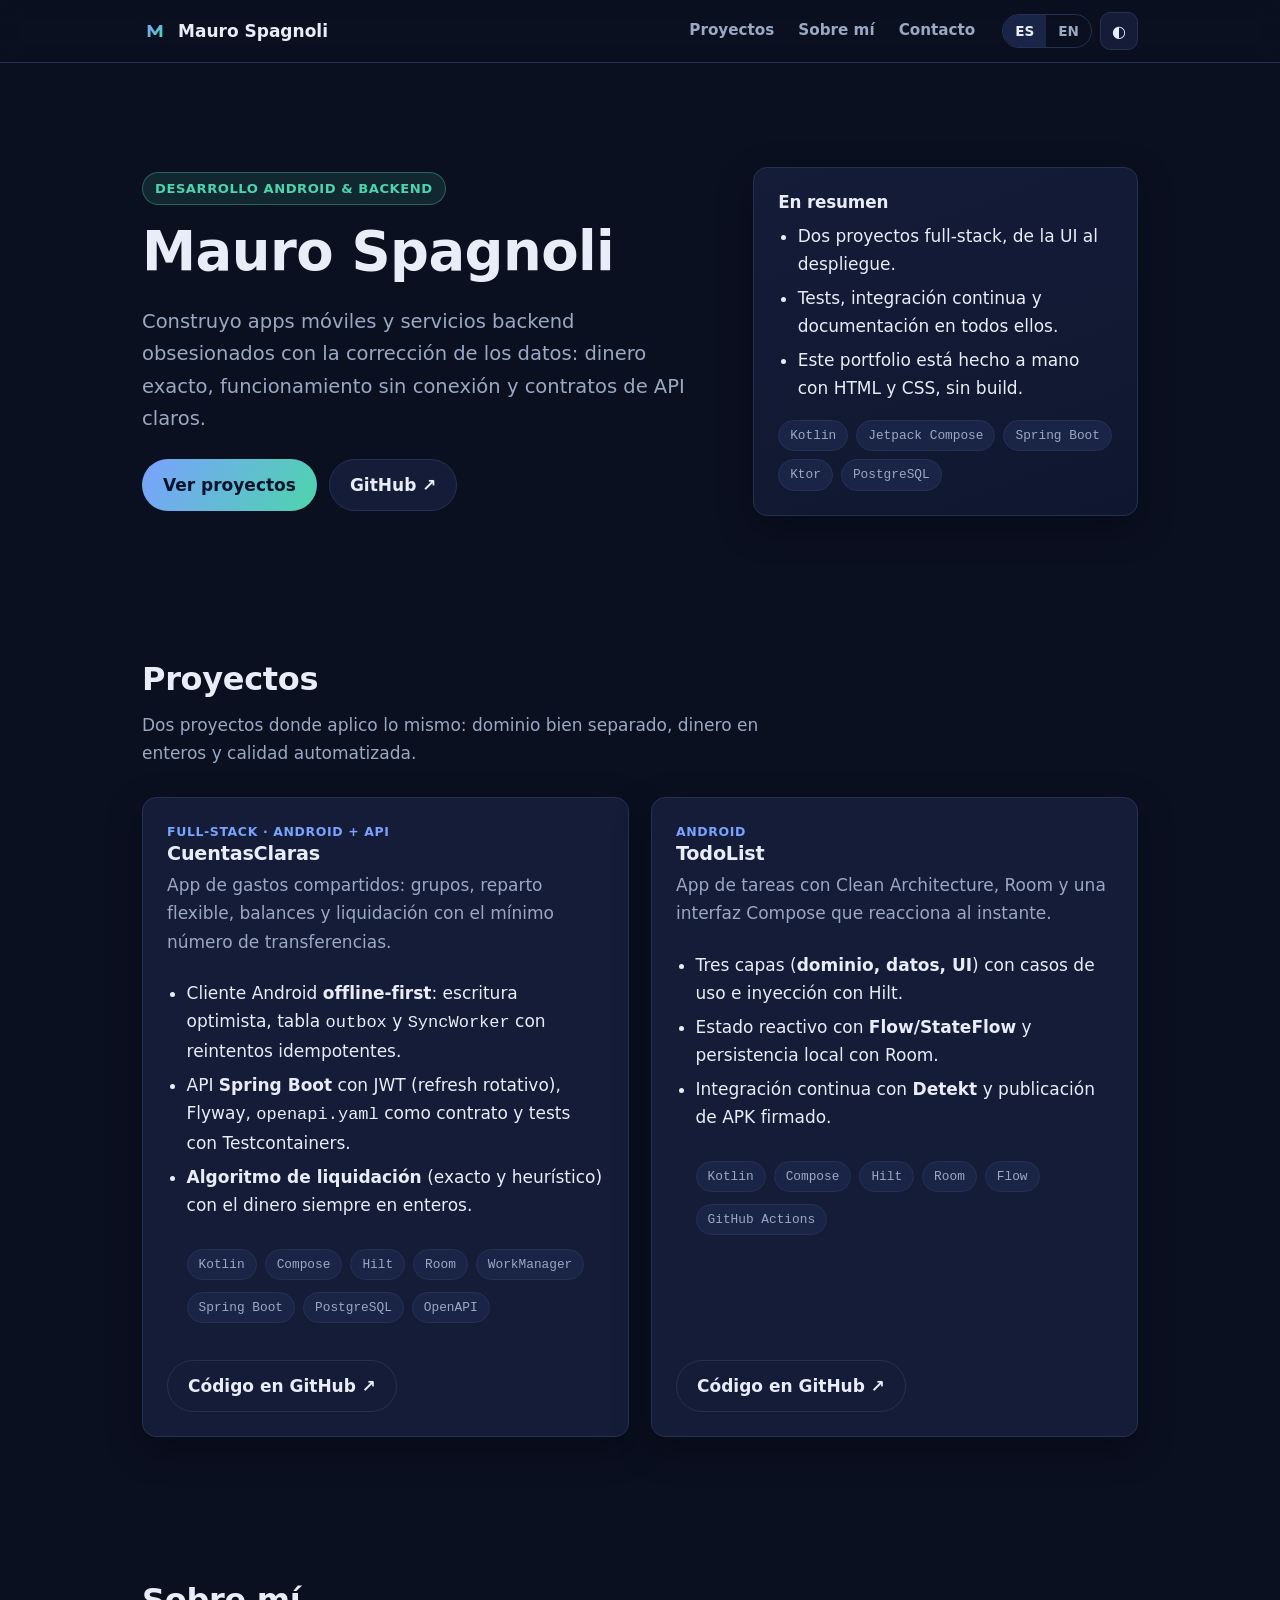
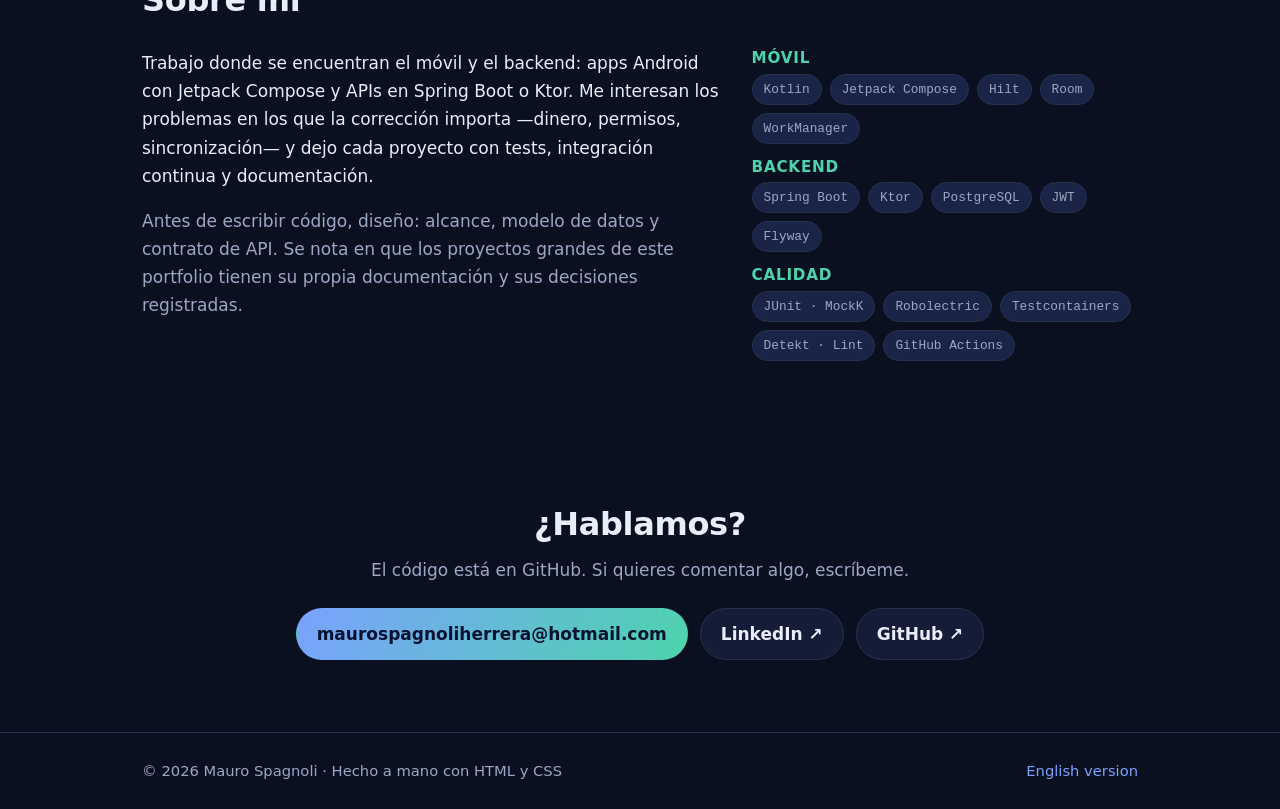
==== index.html @ e7c8dc62 "feat: portfolio estático bilingüe (ES/EN) con dos proyectos Landing en / (ES) y /en/ (EN) sin build:" ====
<!DOCTYPE html>
<html lang="es">
<head>
  <meta charset="utf-8">
  <meta name="viewport" content="width=device-width, initial-scale=1">
  <title>Mauro Spagnoli · Desarrollo Android y backend</title>
  <meta name="description" content="Portfolio de Mauro Spagnoli: apps Android con Kotlin y Jetpack Compose, y backends con Spring Boot y Ktor. Proyectos con tests, integración continua y documentación.">
  <meta name="theme-color" content="#0b1020">

  <link rel="canonical" href="https://maurospagnoli.github.io/">
  <link rel="alternate" hreflang="es" href="https://maurospagnoli.github.io/">
  <link rel="alternate" hreflang="en" href="https://maurospagnoli.github.io/en/">

  <meta property="og:type" content="website">
  <meta property="og:locale" content="es_ES">
  <meta property="og:locale:alternate" content="en_US">
  <meta property="og:title" content="Mauro Spagnoli · Desarrollo Android y backend">
  <meta property="og:description" content="Apps Android con Kotlin y Jetpack Compose, y backends con Spring Boot y Ktor.">
  <meta property="og:url" content="https://maurospagnoli.github.io/">

  <link rel="icon" href="assets/img/favicon.svg" type="image/svg+xml">
  <link rel="stylesheet" href="assets/css/styles.css?v=6">
</head>
<body>
  <a class="skip-link" href="#main">Saltar al contenido</a>

  <header class="site-header">
    <div class="container">
      <a class="brand" href="index.html">
        <img src="assets/img/favicon.svg" alt="" width="24" height="24">
        Mauro Spagnoli
      </a>

      <nav class="site-nav" aria-label="Principal">
        <a href="#proyectos">Proyectos</a>
        <a href="#sobre-mi">Sobre mí</a>
        <a href="#contacto">Contacto</a>
      </nav>

      <div class="nav-tools">
        <div class="lang-switcher" role="group" aria-label="Idioma">
          <a href="index.html" hreflang="es" lang="es" data-set-lang="es" aria-current="true">ES</a>
          <a href="en/index.html" hreflang="en" lang="en" data-set-lang="en">EN</a>
        </div>

        <button class="icon-btn" type="button" data-theme-toggle aria-pressed="false"
                aria-label="Cambiar a tema claro"
                data-label-light="Cambiar a tema claro" data-label-dark="Cambiar a tema oscuro">◐</button>
      </div>
    </div>
  </header>

  <div class="lang-hint" data-lang-hint="en" hidden>
    <div class="container">
      <span>This site is also available in
        <a href="en/index.html" hreflang="en" lang="en" data-set-lang="en">English</a>.</span>
    </div>
  </div>

  <main id="main">
    <!-- ============ Hero ============ -->
    <section class="hero">
      <div class="container hero-grid">
        <div>
          <span class="eyebrow">Desarrollo Android &amp; Backend</span>
          <h1>Mauro Spagnoli</h1>
          <p class="lead">
            Construyo apps móviles y servicios backend obsesionados con la corrección de los datos:
            dinero exacto, funcionamiento sin conexión y contratos de API claros.
          </p>
          <div class="hero-actions">
            <a class="btn btn--primary" href="#proyectos">Ver proyectos</a>
            <a class="btn" href="https://github.com/MauroSpagnoli" rel="me noopener" target="_blank">GitHub ↗</a>
          </div>
        </div>
        <aside class="card-panel" aria-label="Resumen">
          <h2>En resumen</h2>
          <ul class="summary-list">
            <li>Dos proyectos full-stack, de la UI al despliegue.</li>
            <li>Tests, integración continua y documentación en todos ellos.</li>
            <li>Este portfolio está hecho a mano con HTML y CSS, sin build.</li>
          </ul>
          <ul class="stack-list">
            <li class="pill">Kotlin</li>
            <li class="pill">Jetpack Compose</li>
            <li class="pill">Spring Boot</li>
            <li class="pill">Ktor</li>
            <li class="pill">PostgreSQL</li>
          </ul>
        </aside>
      </div>
    </section>

    <!-- ============ Proyectos ============ -->
    <section id="proyectos">
      <div class="container">
        <div class="section-head">
          <h2>Proyectos</h2>
          <p>Dos proyectos donde aplico lo mismo: dominio bien separado, dinero en enteros y calidad automatizada.</p>
        </div>

        <div class="projects">
          <article class="project">
            <span class="kind">Full-stack · Android + API</span>
            <h3>CuentasClaras</h3>
            <p class="tagline">App de gastos compartidos: grupos, reparto flexible, balances y liquidación con el mínimo número de transferencias.</p>
            <ul>
              <li>Cliente Android <strong>offline-first</strong>: escritura optimista, tabla <span class="mono">outbox</span> y <span class="mono">SyncWorker</span> con reintentos idempotentes.</li>
              <li>API <strong>Spring Boot</strong> con JWT (refresh rotativo), Flyway, <span class="mono">openapi.yaml</span> como contrato y tests con Testcontainers.</li>
              <li><strong>Algoritmo de liquidación</strong> (exacto y heurístico) con el dinero siempre en enteros.</li>
            </ul>
            <ul class="stack-list">
              <li class="pill">Kotlin</li>
              <li class="pill">Compose</li>
              <li class="pill">Hilt</li>
              <li class="pill">Room</li>
              <li class="pill">WorkManager</li>
              <li class="pill">Spring Boot</li>
              <li class="pill">PostgreSQL</li>
              <li class="pill">OpenAPI</li>
            </ul>
            <div class="spacer"></div>
            <div class="links">
              <a class="btn" href="https://github.com/MauroSpagnoli/cuentas-claras" target="_blank" rel="noopener">Código en GitHub ↗</a>
            </div>
          </article>

          <article class="project">
            <span class="kind">Android</span>
            <h3>TodoList</h3>
            <p class="tagline">App de tareas con Clean Architecture, Room y una interfaz Compose que reacciona al instante.</p>
            <ul>
              <li>Tres capas (<strong>dominio, datos, UI</strong>) con casos de uso e inyección con Hilt.</li>
              <li>Estado reactivo con <strong>Flow/StateFlow</strong> y persistencia local con Room.</li>
              <li>Integración continua con <strong>Detekt</strong> y publicación de APK firmado.</li>
            </ul>
            <ul class="stack-list">
              <li class="pill">Kotlin</li>
              <li class="pill">Compose</li>
              <li class="pill">Hilt</li>
              <li class="pill">Room</li>
              <li class="pill">Flow</li>
              <li class="pill">GitHub Actions</li>
            </ul>
            <div class="spacer"></div>
            <div class="links">
              <a class="btn" href="https://github.com/MauroSpagnoli/todolist" target="_blank" rel="noopener">Código en GitHub ↗</a>
            </div>
          </article>
        </div>
      </div>
    </section>

    <!-- ============ Sobre mí ============ -->
    <section id="sobre-mi">
      <div class="container">
        <div class="section-head">
          <h2>Sobre mí</h2>
        </div>
        <div class="about-grid">
          <div>
            <p>
              Trabajo donde se encuentran el móvil y el backend: apps Android con Jetpack Compose y
              APIs en Spring Boot o Ktor. Me interesan los problemas en los que la corrección
              importa —dinero, permisos, sincronización— y dejo cada proyecto con tests,
              integración continua y documentación.
            </p>
            <p class="muted">
              Antes de escribir código, diseño: alcance, modelo de datos y contrato de API. Se nota
              en que los proyectos grandes de este portfolio tienen su propia documentación y sus
              decisiones registradas.
            </p>
          </div>
          <div class="skills">
            <div>
              <h3>Móvil</h3>
              <ul class="stack-list">
                <li class="pill">Kotlin</li>
                <li class="pill">Jetpack Compose</li>
                <li class="pill">Hilt</li>
                <li class="pill">Room</li>
                <li class="pill">WorkManager</li>
              </ul>
            </div>
            <div>
              <h3>Backend</h3>
              <ul class="stack-list">
                <li class="pill">Spring Boot</li>
                <li class="pill">Ktor</li>
                <li class="pill">PostgreSQL</li>
                <li class="pill">JWT</li>
                <li class="pill">Flyway</li>
              </ul>
            </div>
            <div>
              <h3>Calidad</h3>
              <ul class="stack-list">
                <li class="pill">JUnit · MockK</li>
                <li class="pill">Robolectric</li>
                <li class="pill">Testcontainers</li>
                <li class="pill">Detekt · Lint</li>
                <li class="pill">GitHub Actions</li>
              </ul>
            </div>
          </div>
        </div>
      </div>
    </section>

    <!-- ============ Contacto ============ -->
    <section id="contacto" class="contact">
      <div class="container">
        <h2>¿Hablamos?</h2>
        <p class="muted">El código está en GitHub. Si quieres comentar algo, escríbeme.</p>
        <div class="hero-actions">
          <a class="btn btn--primary" href="mailto:maurospagnoliherrera@hotmail.com">maurospagnoliherrera@hotmail.com</a>
          <a class="btn" href="https://www.linkedin.com/in/mauro-spagnoli-herrera" target="_blank" rel="me noopener">LinkedIn ↗</a>
          <a class="btn" href="https://github.com/MauroSpagnoli" target="_blank" rel="me noopener">GitHub ↗</a>
        </div>
      </div>
    </section>
  </main>

  <footer class="site-footer">
    <div class="container">
      <span>© 2026 Mauro Spagnoli · Hecho a mano con HTML y CSS</span>
      <a href="en/index.html" hreflang="en" lang="en" data-set-lang="en">English version</a>
    </div>
  </footer>

  <script src="assets/js/main.js?v=3" defer></script>
</body>
</html>
---- assets/css/styles.css ----
/* ==========================================================================
   Portfolio · estilos compartidos (sitio estático, sin build)
   Fuente única para ES (raíz) y EN (/en/).
   ========================================================================== */

:root {
  color-scheme: dark;

  --bg: #0b1020;
  --bg-soft: #0f1730;
  --surface: #141c38;
  --surface-2: #1a2447;
  --border: #26314f;
  --text: #e8edf7;
  --muted: #9aa8c4;
  --accent: #7aa2ff;
  /* Color de acento para TEXTO. No se deriva de --accent (ese es el tono
     decorativo, más claro): si lo cambias, vuelve a medir el contraste,
     el mínimo es 4.5:1 para texto pequeño. */
  --accent-text: #4dd4ac;
  --btn-fg: #06122e;
  --btn-bg: linear-gradient(120deg, #7aa2ff, #4dd4ac);

  --radius: 14px;
  --radius-sm: 9px;
  --max: 1040px;
  --shadow: 0 12px 34px rgba(3, 7, 18, 0.45);

  --font: system-ui, -apple-system, "Segoe UI", Roboto, "Helvetica Neue", Arial, sans-serif;
  --mono: ui-monospace, SFMono-Regular, Menlo, Consolas, "Liberation Mono", monospace;
}

:root[data-theme="light"] {
  color-scheme: light;

  --bg: #f6f8fd;
  --bg-soft: #eef2fb;
  --surface: #ffffff;
  --surface-2: #f2f5fd;
  --border: #dde4f1;
  --text: #101830;
  --muted: #5b6a88;
  --accent: #3563e9;
  /* Verde oscuro a propósito: un tono más claro daba 3.24:1 sobre el fondo
     claro (el mínimo exigido es 4.5:1). */
  --accent-text: #0a5c45;
  --btn-fg: #ffffff;
  --btn-bg: linear-gradient(120deg, #2c50c8, #0b6b51);

  --shadow: 0 12px 30px rgba(20, 35, 80, 0.10);
}

*,
*::before,
*::after { box-sizing: border-box; }

html { -webkit-text-size-adjust: 100%; }

body {
  margin: 0;
  background: var(--bg);
  color: var(--text);
  font-family: var(--font);
  font-size: 17px;
  line-height: 1.65;
  -webkit-font-smoothing: antialiased;
}

img { max-width: 100%; height: auto; display: block; }

a { color: var(--accent); text-decoration: none; }
a:hover { text-decoration: underline; }

h1, h2, h3, h4 { line-height: 1.2; margin: 0 0 .4em; font-weight: 700; letter-spacing: -0.01em; }
h1 { font-size: clamp(2.1rem, 6vw, 3.4rem); }
h2 { font-size: clamp(1.5rem, 3.4vw, 2rem); }
h3 { font-size: 1.2rem; }
p { margin: 0 0 1em; }

/* ---------- Utilidades ---------- */
.container { width: 100%; max-width: var(--max); margin-inline: auto; padding-inline: 22px; }

.skip-link {
  position: absolute; left: -9999px; top: 0; z-index: 100;
  background: var(--accent); color: #06122e; padding: 10px 16px; border-radius: 0 0 var(--radius-sm) 0;
  font-weight: 600;
}
.skip-link:focus { left: 0; }

.muted { color: var(--muted); }
.mono { font-family: var(--mono); }

:focus-visible { outline: 3px solid var(--accent); outline-offset: 2px; border-radius: 4px; }

/* ---------- Cabecera ---------- */
.site-header {
  position: sticky; top: 0; z-index: 50;
  background: color-mix(in srgb, var(--bg) 88%, transparent);
  backdrop-filter: saturate(140%) blur(10px);
  border-bottom: 1px solid var(--border);
}
.site-header .container {
  display: flex; align-items: center; gap: 16px;
  min-height: 62px; flex-wrap: wrap;
}
.brand { display: inline-flex; align-items: center; gap: 10px; color: var(--text); font-weight: 700; }
.brand:hover { text-decoration: none; }
.brand img { width: 26px; height: 26px; border-radius: 7px; }

.site-nav { display: flex; align-items: center; gap: 2px; margin-left: auto; }
.site-nav a {
  color: var(--muted); padding: 7px 11px; border-radius: var(--radius-sm); font-weight: 600; font-size: .95rem;
}
.site-nav a:hover { color: var(--text); text-decoration: none; }
.brand:hover { color: var(--text); }
.site-header .container > * { flex: 0 0 auto; }
.nav-tools { display: flex; align-items: center; gap: 8px; }

.lang-switcher { display: inline-flex; border: 1px solid var(--border); border-radius: 999px; overflow: hidden; }
.lang-switcher a { padding: 5px 12px; font-size: .85rem; font-weight: 600; color: var(--muted); }
.lang-switcher a:hover { text-decoration: none; color: var(--text); }
.lang-switcher a[aria-current="true"] { background: var(--surface-2); color: var(--text); }

.icon-btn {
  display: inline-grid; place-items: center;
  width: 38px; height: 38px; border-radius: 10px;
  border: 1px solid var(--border); background: var(--surface); color: var(--text);
  cursor: pointer; font-size: 1rem;
}
.icon-btn:hover { background: var(--surface-2); }

/* Aviso de idioma alternativo (solo si el usuario ya eligió el otro idioma) */
.lang-hint { background: var(--surface-2); border-bottom: 1px solid var(--border); font-size: .9rem; }
.lang-hint .container { padding-top: 9px; padding-bottom: 9px; }
.lang-hint span { color: var(--muted); }
/* El enlace va dentro de una frase: sin subrayado solo se distingue por color,
   y --accent y --muted tienen una luminancia casi idéntica (falla el contraste
   de "link-in-text-block"). El subrayado lo hace perceptible sin depender del color. */
.lang-hint a { text-decoration: underline; text-underline-offset: 2px; }

/* ---------- Hero ---------- */
.hero { padding: clamp(52px, 10vw, 104px) 0 clamp(40px, 7vw, 72px); }
.hero-grid { display: grid; gap: 34px; grid-template-columns: 1.35fr .9fr; align-items: center; }
.eyebrow {
  display: inline-block; margin: 0 0 14px; padding: 5px 12px;
  font-size: .82rem; font-weight: 600; letter-spacing: .04em; text-transform: uppercase;
  color: var(--accent-text); background: color-mix(in srgb, var(--accent-text) 12%, transparent);
  border: 1px solid color-mix(in srgb, var(--accent-text) 35%, transparent); border-radius: 999px;
}
.hero p.lead { font-size: clamp(1.05rem, 2.2vw, 1.22rem); color: var(--muted); max-width: 46ch; }
.hero-actions { display: flex; flex-wrap: wrap; gap: 12px; margin-top: 24px; }

.btn {
  display: inline-flex; align-items: center; gap: 8px;
  padding: 11px 20px; border-radius: 999px; font-weight: 600;
  border: 1px solid var(--border); background: var(--surface); color: var(--text);
  transition: transform .12s ease, background .12s ease;
}
.btn:hover { text-decoration: none; background: var(--surface-2); transform: translateY(-1px); }
.btn--primary {
  background: var(--btn-bg);
  color: var(--btn-fg); border-color: transparent;
}
.btn--primary:hover { background: var(--btn-bg); filter: brightness(1.06); }

/* Panel de resumen del hero */
.card-panel {
  background: linear-gradient(160deg, var(--surface), var(--bg-soft));
  border: 1px solid var(--border); border-radius: var(--radius);
  padding: 24px; box-shadow: var(--shadow);
}
.card-panel h2 { font-size: 1.05rem; margin-bottom: 10px; }
.summary-list { margin: 0; padding-left: 1.15em; }
.summary-list li { margin-bottom: .35em; }
.stack-list { display: flex; flex-wrap: wrap; gap: 8px; margin: 18px 0 0; padding: 0; list-style: none; }

.pill {
  display: inline-block; padding: 4px 11px; border-radius: 999px;
  font-size: .8rem; font-family: var(--mono);
  background: var(--surface-2); border: 1px solid var(--border); color: var(--muted);
}

/* ---------- Secciones ---------- */
section { padding: clamp(40px, 7vw, 72px) 0; }
.section-head { max-width: 60ch; margin-bottom: 30px; }
.section-head p { color: var(--muted); margin-bottom: 0; }

/* ---------- Proyectos ---------- */
.projects { display: grid; gap: 22px; grid-template-columns: repeat(auto-fit, minmax(320px, 1fr)); }
.project {
  display: flex; flex-direction: column;
  background: var(--surface); border: 1px solid var(--border); border-radius: var(--radius);
  padding: 24px; box-shadow: var(--shadow);
  transition: transform .15s ease, border-color .15s ease;
}
.project:hover { transform: translateY(-3px); border-color: color-mix(in srgb, var(--accent) 45%, var(--border)); }
.project h3 { display: flex; align-items: center; gap: 10px; margin-bottom: 6px; }
.project .kind { font-size: .78rem; text-transform: uppercase; letter-spacing: .05em; color: var(--accent); font-weight: 700; }
.project .tagline { color: var(--muted); }
.project ul { margin: 6px 0 18px; padding-left: 1.15em; }
.project li { margin-bottom: .35em; }
.project .spacer { margin-top: auto; }
.project .links { display: flex; flex-wrap: wrap; gap: 10px; margin-top: 14px; }
/* ---------- Sobre mí ---------- */
.about-grid { display: grid; gap: 30px; grid-template-columns: 1.2fr .8fr; }
.skills { display: grid; gap: 14px; }
.skills h3 { font-size: .95rem; text-transform: uppercase; letter-spacing: .05em; color: var(--accent-text); margin-bottom: 6px; }
.skills ul { list-style: none; margin: 0; padding: 0; display: flex; flex-wrap: wrap; gap: 8px; }

/* ---------- Contacto + pie ---------- */
.contact { text-align: center; }
.contact .hero-actions { justify-content: center; }

.site-footer { border-top: 1px solid var(--border); padding: 26px 0; color: var(--muted); font-size: .92rem; }
.site-footer .container { display: flex; justify-content: space-between; gap: 14px; flex-wrap: wrap; align-items: center; }

/* ---------- Responsive ---------- */
@media (max-width: 860px) {
  .hero-grid, .about-grid { grid-template-columns: 1fr; }
}

@media (prefers-reduced-motion: reduce) {
  * { transition: none !important; animation: none !important; }
  html { scroll-behavior: auto !important; }
}

@media (prefers-reduced-motion: no-preference) {
  html { scroll-behavior: smooth; }
}
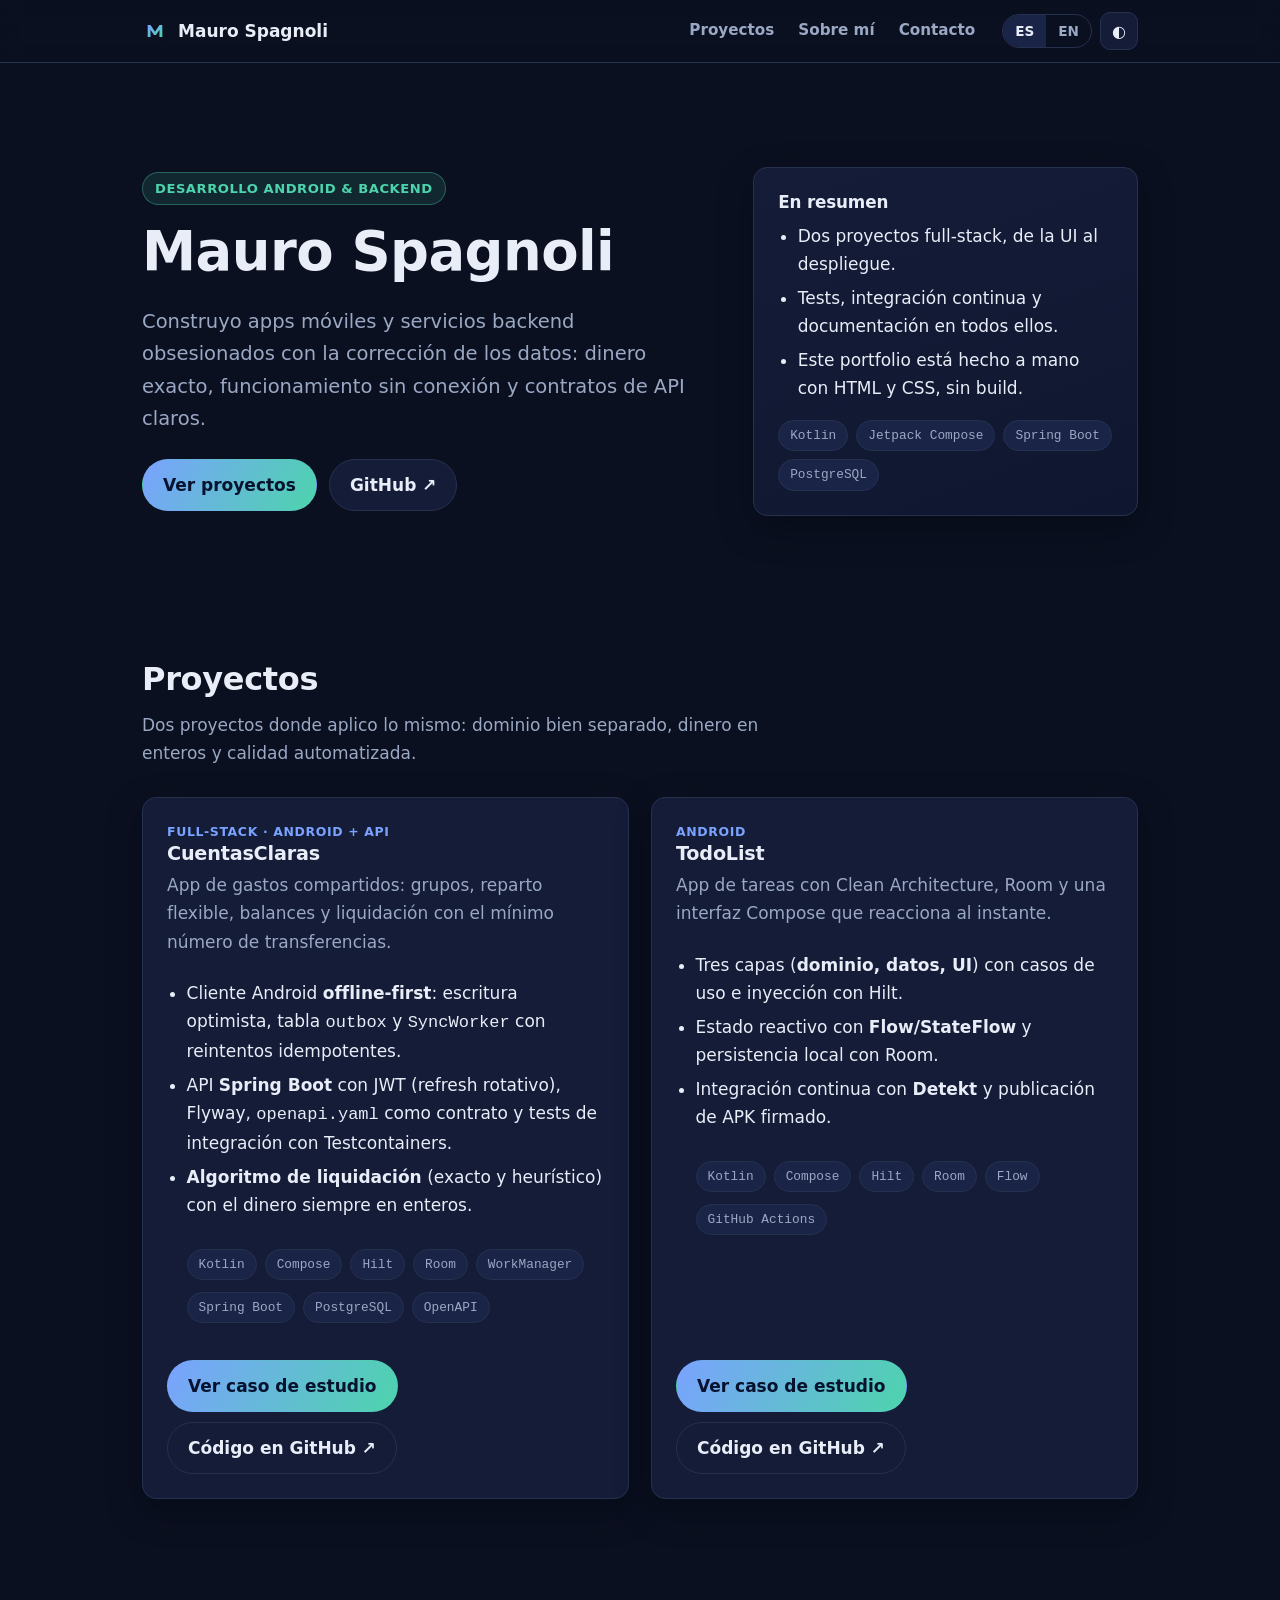
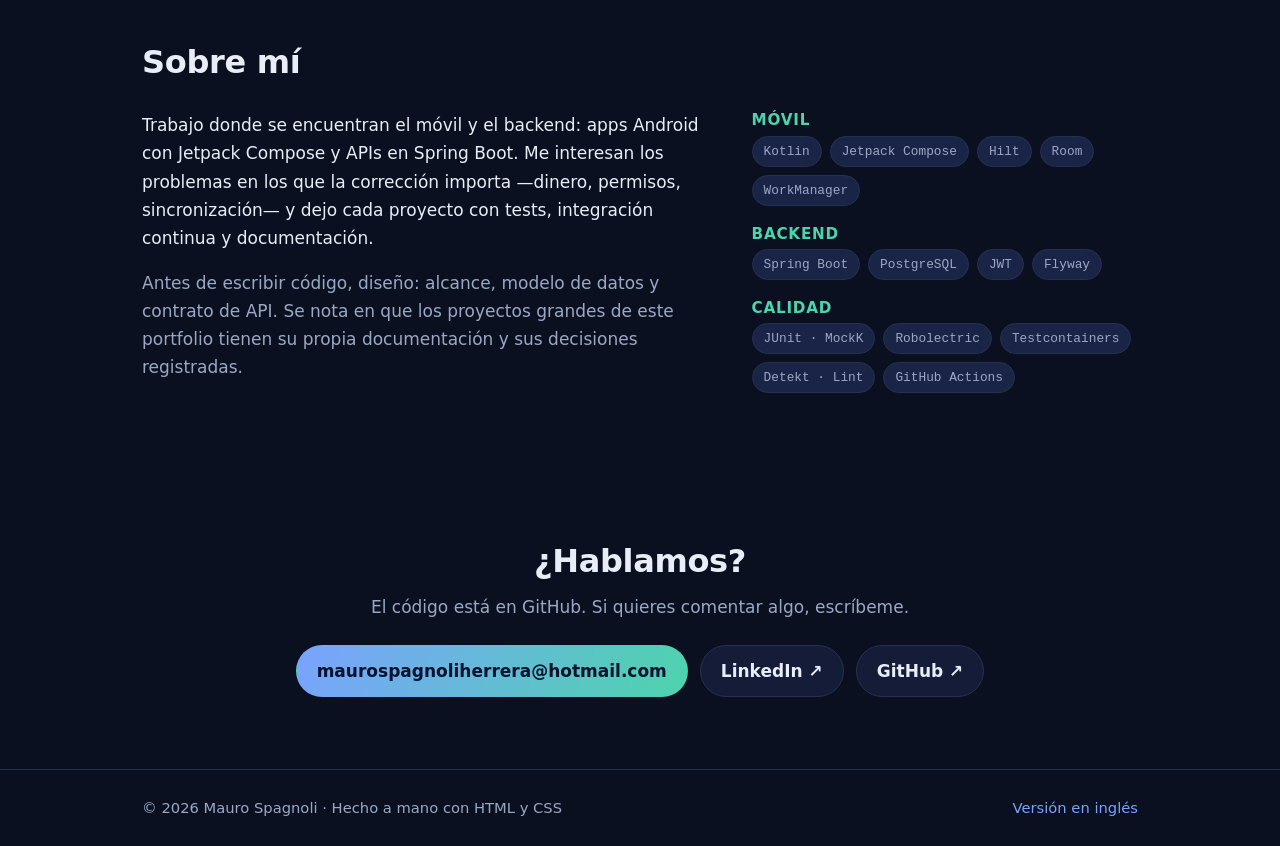
==== commit 1814e211: "feat: casos de estudio por proyecto (ES/EN) con capturas reales (fase F3) - Nuevas páginas: proyecto" ====
--- a/index.html
+++ b/index.html
@@ -4,7 +4,7 @@
   <meta charset="utf-8">
   <meta name="viewport" content="width=device-width, initial-scale=1">
   <title>Mauro Spagnoli · Desarrollo Android y backend</title>
-  <meta name="description" content="Portfolio de Mauro Spagnoli: apps Android con Kotlin y Jetpack Compose, y backends con Spring Boot y Ktor. Proyectos con tests, integración continua y documentación.">
+  <meta name="description" content="Portfolio de Mauro Spagnoli: apps Android con Kotlin y Jetpack Compose, y backends con Spring Boot. Proyectos con tests, integración continua y documentación.">
   <meta name="theme-color" content="#0b1020">
 
   <link rel="canonical" href="https://maurospagnoli.github.io/">
@@ -15,11 +15,11 @@
   <meta property="og:locale" content="es_ES">
   <meta property="og:locale:alternate" content="en_US">
   <meta property="og:title" content="Mauro Spagnoli · Desarrollo Android y backend">
-  <meta property="og:description" content="Apps Android con Kotlin y Jetpack Compose, y backends con Spring Boot y Ktor.">
+  <meta property="og:description" content="Apps Android con Kotlin y Jetpack Compose, y backends con Spring Boot.">
   <meta property="og:url" content="https://maurospagnoli.github.io/">
 
   <link rel="icon" href="assets/img/favicon.svg" type="image/svg+xml">
-  <link rel="stylesheet" href="assets/css/styles.css?v=6">
+  <link rel="stylesheet" href="assets/css/styles.css?v=7">
 </head>
 <body>
   <a class="skip-link" href="#main">Saltar al contenido</a>
@@ -84,7 +84,6 @@
             <li class="pill">Kotlin</li>
             <li class="pill">Jetpack Compose</li>
             <li class="pill">Spring Boot</li>
-            <li class="pill">Ktor</li>
             <li class="pill">PostgreSQL</li>
           </ul>
         </aside>
@@ -106,7 +105,7 @@
             <p class="tagline">App de gastos compartidos: grupos, reparto flexible, balances y liquidación con el mínimo número de transferencias.</p>
             <ul>
               <li>Cliente Android <strong>offline-first</strong>: escritura optimista, tabla <span class="mono">outbox</span> y <span class="mono">SyncWorker</span> con reintentos idempotentes.</li>
-              <li>API <strong>Spring Boot</strong> con JWT (refresh rotativo), Flyway, <span class="mono">openapi.yaml</span> como contrato y tests con Testcontainers.</li>
+              <li>API <strong>Spring Boot</strong> con JWT (refresh rotativo), Flyway, <span class="mono">openapi.yaml</span> como contrato y tests de integración con Testcontainers.</li>
               <li><strong>Algoritmo de liquidación</strong> (exacto y heurístico) con el dinero siempre en enteros.</li>
             </ul>
             <ul class="stack-list">
@@ -121,6 +120,7 @@
             </ul>
             <div class="spacer"></div>
             <div class="links">
+              <a class="btn btn--primary" href="proyectos/cuentas-claras.html">Ver caso de estudio</a>
               <a class="btn" href="https://github.com/MauroSpagnoli/cuentas-claras" target="_blank" rel="noopener">Código en GitHub ↗</a>
             </div>
           </article>
@@ -144,6 +144,7 @@
             </ul>
             <div class="spacer"></div>
             <div class="links">
+              <a class="btn btn--primary" href="proyectos/todolist.html">Ver caso de estudio</a>
               <a class="btn" href="https://github.com/MauroSpagnoli/todolist" target="_blank" rel="noopener">Código en GitHub ↗</a>
             </div>
           </article>
@@ -161,7 +162,7 @@
           <div>
             <p>
               Trabajo donde se encuentran el móvil y el backend: apps Android con Jetpack Compose y
-              APIs en Spring Boot o Ktor. Me interesan los problemas en los que la corrección
+              APIs en Spring Boot. Me interesan los problemas en los que la corrección
               importa —dinero, permisos, sincronización— y dejo cada proyecto con tests,
               integración continua y documentación.
             </p>
@@ -186,7 +187,6 @@
               <h3>Backend</h3>
               <ul class="stack-list">
                 <li class="pill">Spring Boot</li>
-                <li class="pill">Ktor</li>
                 <li class="pill">PostgreSQL</li>
                 <li class="pill">JWT</li>
                 <li class="pill">Flyway</li>
@@ -224,7 +224,7 @@
   <footer class="site-footer">
     <div class="container">
       <span>© 2026 Mauro Spagnoli · Hecho a mano con HTML y CSS</span>
-      <a href="en/index.html" hreflang="en" lang="en" data-set-lang="en">English version</a>
+      <a href="en/index.html" hreflang="en" lang="en" data-set-lang="en">Versión en inglés</a>
     </div>
   </footer>
 
--- a/assets/css/styles.css
+++ b/assets/css/styles.css
@@ -195,7 +195,9 @@
 }
 .project:hover { transform: translateY(-3px); border-color: color-mix(in srgb, var(--accent) 45%, var(--border)); }
 .project h3 { display: flex; align-items: center; gap: 10px; margin-bottom: 6px; }
-.project .kind { font-size: .78rem; text-transform: uppercase; letter-spacing: .05em; color: var(--accent); font-weight: 700; }
+.kind { display: block; font-size: .78rem; text-transform: uppercase; letter-spacing: .05em; color: var(--accent); font-weight: 700; }
+.project .kind { display: inline-block; }
+.case-head .kind { margin-bottom: 8px; }
 .project .tagline { color: var(--muted); }
 .project ul { margin: 6px 0 18px; padding-left: 1.15em; }
 .project li { margin-bottom: .35em; }
@@ -227,3 +229,39 @@
 @media (prefers-reduced-motion: no-preference) {
   html { scroll-behavior: smooth; }
 }
+
+/* ---------- Casos de estudio ---------- */
+.crumbs { margin: 0 0 20px; font-size: .92rem; }
+.crumbs a { color: var(--muted); font-weight: 600; }
+.crumbs a:hover { color: var(--text); }
+
+.case-head { max-width: 64ch; }
+.case-head h1 { margin-bottom: .3em; }
+.case-head .lead { font-size: clamp(1.02rem, 2vw, 1.16rem); color: var(--muted); }
+.case-head .stack-list { margin-top: 20px; }
+
+.case-section { padding: 34px 0 0; }
+.case-section h2 { margin-bottom: .5em; }
+.case-section p, .case-section ul, .case-section ol, .case-section dl { max-width: 68ch; }
+.case-section li { margin-bottom: .4em; }
+.case-note { font-size: .9rem; }
+
+.shots {
+  display: grid; gap: 22px;
+  grid-template-columns: repeat(auto-fit, minmax(210px, 1fr));
+  margin: 24px 0 0; padding: 0; list-style: none;
+}
+.shot { margin: 0; }
+.shot img {
+  width: 100%; height: auto;
+  border: 1px solid var(--border); border-radius: var(--radius);
+  background: var(--surface); box-shadow: var(--shadow);
+}
+.shot figcaption { margin-top: 10px; font-size: .86rem; color: var(--muted); }
+.shot figcaption strong { display: block; color: var(--text); }
+
+.decisions { margin: 0; padding: 0; }
+.decisions > div { border-top: 1px solid var(--border); padding: 16px 0; }
+.decisions > div:last-child { border-bottom: 1px solid var(--border); }
+.decisions dt { font-weight: 700; margin-bottom: 3px; }
+.decisions dd { margin: 0; color: var(--muted); }
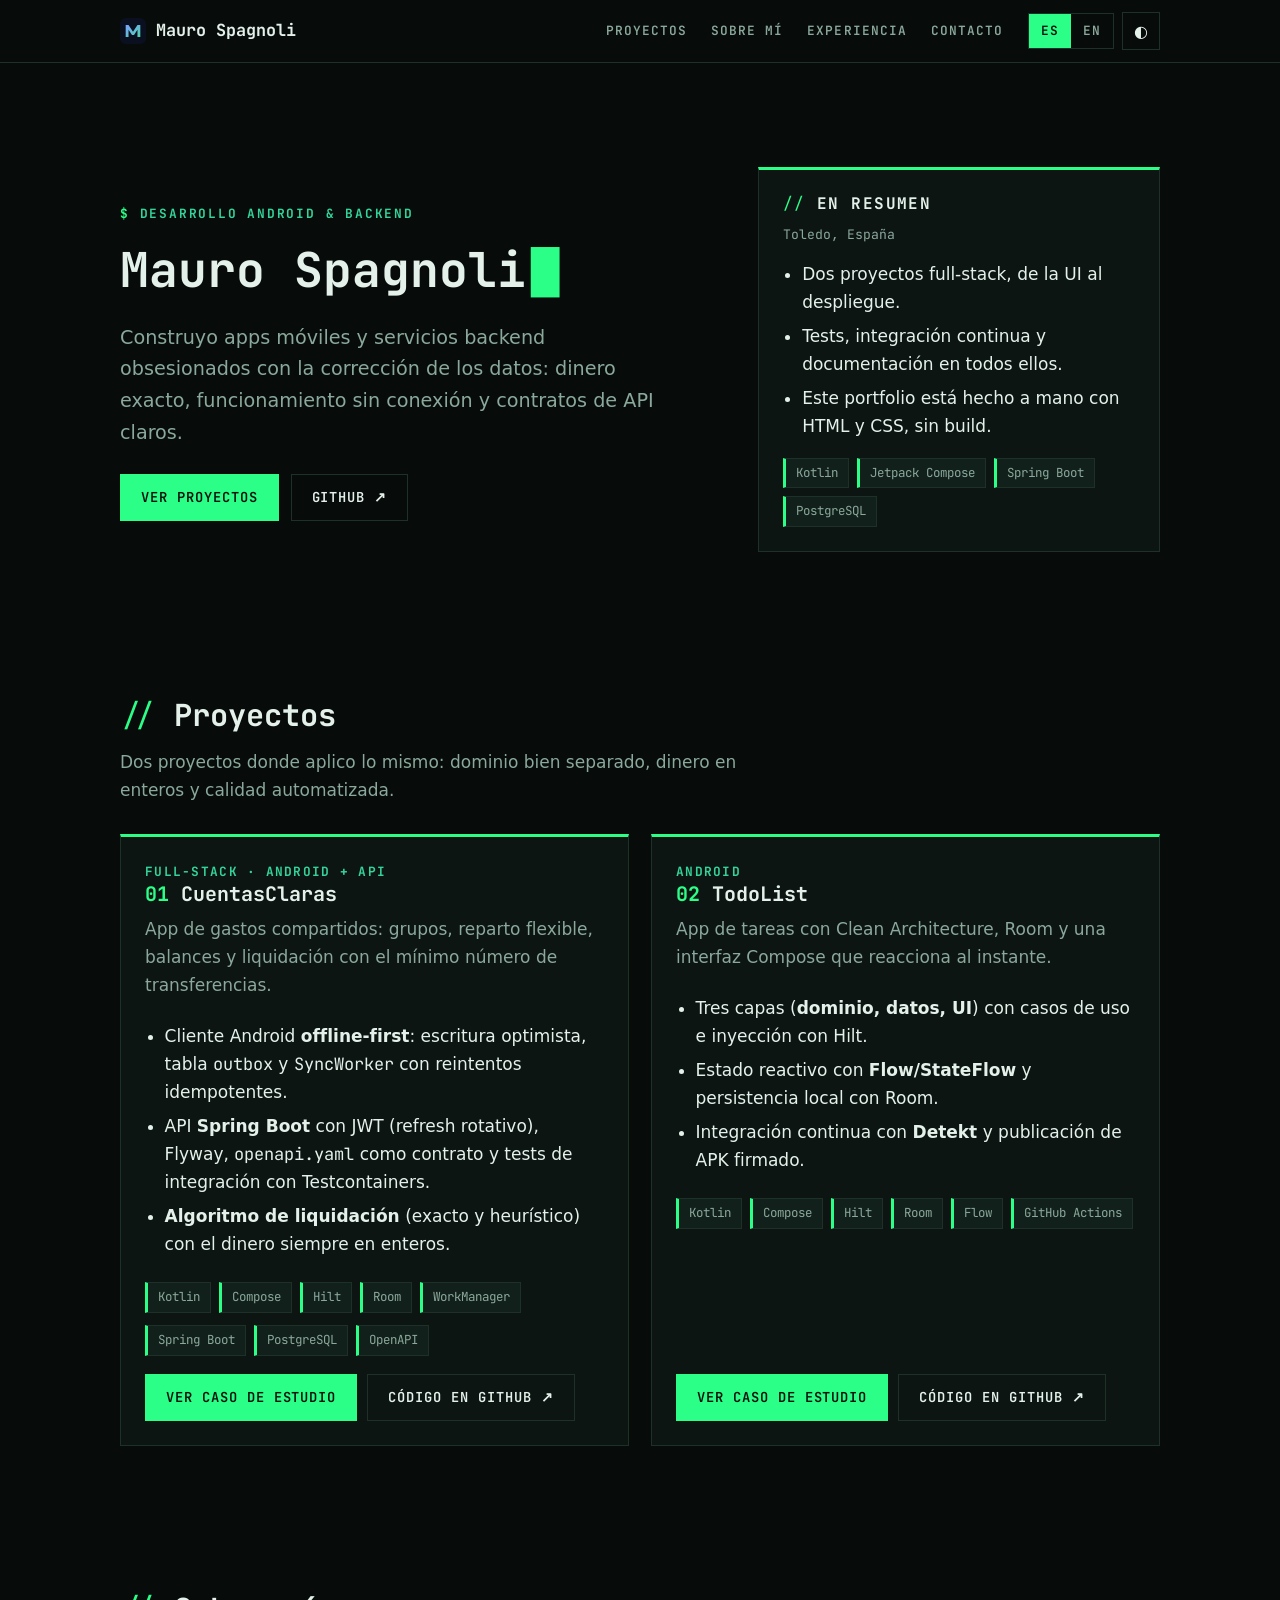
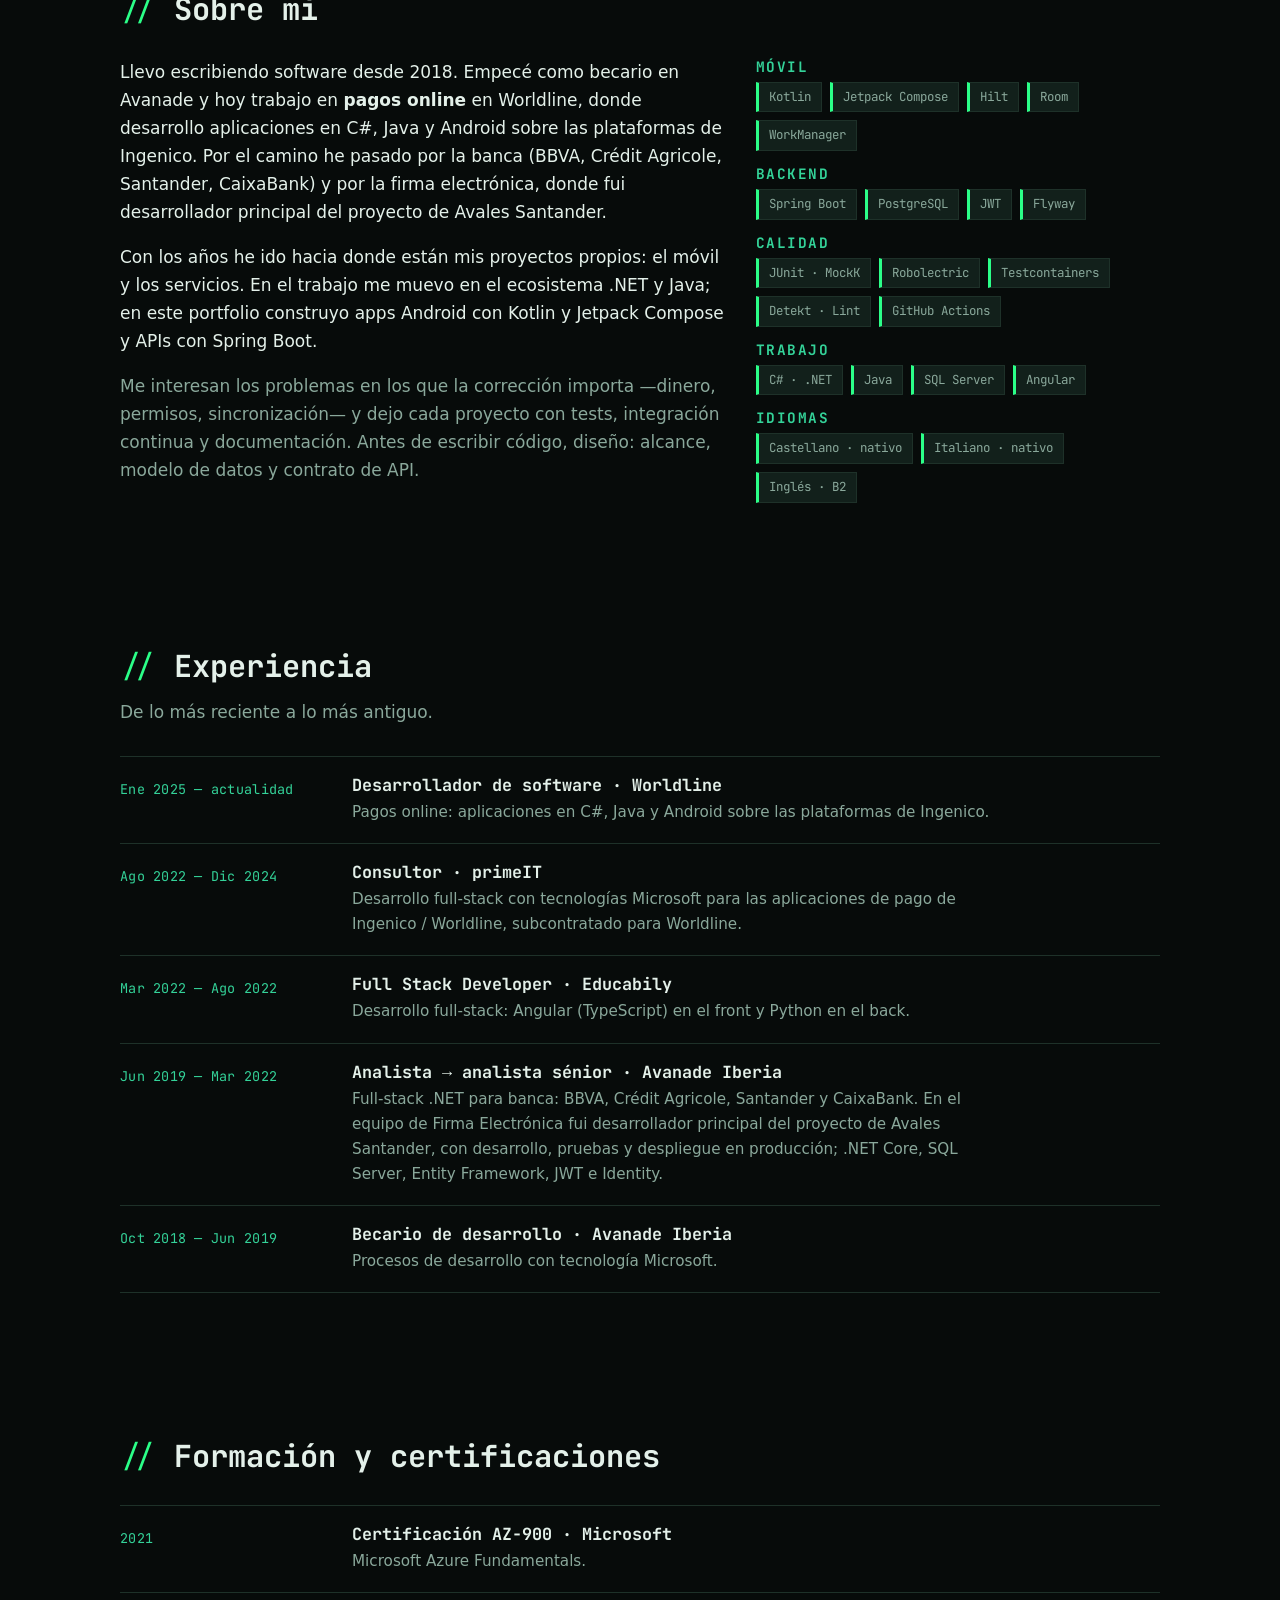
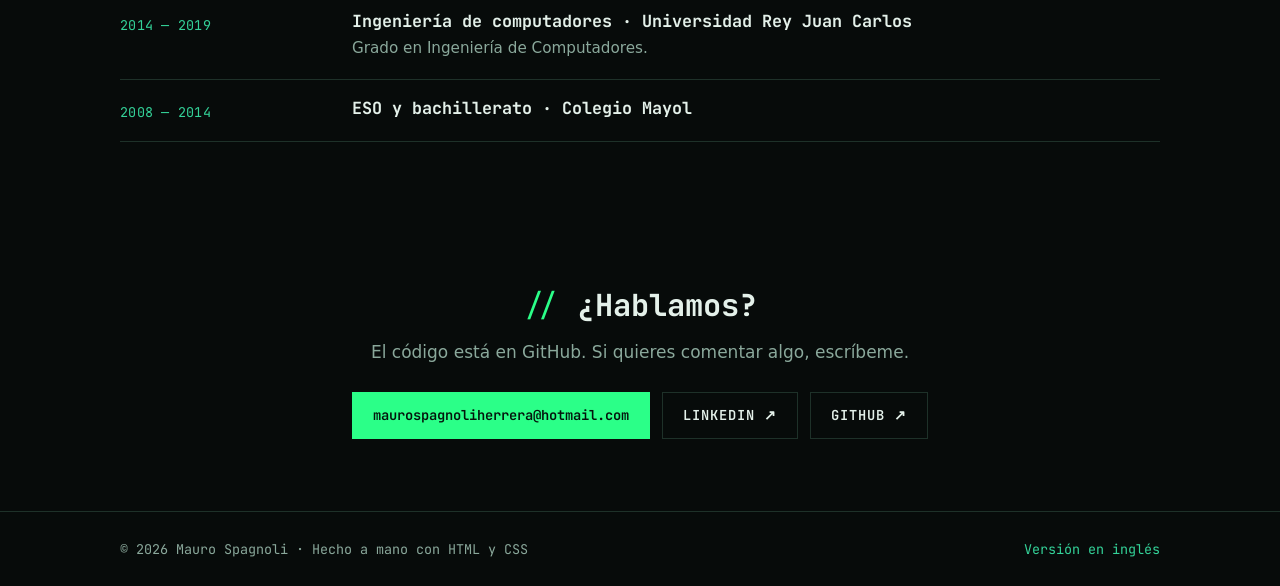
==== commit 93590170: "feat: rediseño terminal (R1) + experiencia y formación del CV (R2) R1 · dirección visual terminal/in" ====
--- a/index.html
+++ b/index.html
@@ -19,7 +19,7 @@
   <meta property="og:url" content="https://maurospagnoli.github.io/">
 
   <link rel="icon" href="assets/img/favicon.svg" type="image/svg+xml">
-  <link rel="stylesheet" href="assets/css/styles.css?v=7">
+  <link rel="stylesheet" href="assets/css/styles.css?v=9">
 </head>
 <body>
   <a class="skip-link" href="#main">Saltar al contenido</a>
@@ -34,6 +34,7 @@
       <nav class="site-nav" aria-label="Principal">
         <a href="#proyectos">Proyectos</a>
         <a href="#sobre-mi">Sobre mí</a>
+        <a href="#experiencia">Experiencia</a>
         <a href="#contacto">Contacto</a>
       </nav>
 
@@ -75,6 +76,7 @@
         </div>
         <aside class="card-panel" aria-label="Resumen">
           <h2>En resumen</h2>
+          <p class="where">Toledo, España</p>
           <ul class="summary-list">
             <li>Dos proyectos full-stack, de la UI al despliegue.</li>
             <li>Tests, integración continua y documentación en todos ellos.</li>
@@ -161,15 +163,21 @@
         <div class="about-grid">
           <div>
             <p>
-              Trabajo donde se encuentran el móvil y el backend: apps Android con Jetpack Compose y
-              APIs en Spring Boot. Me interesan los problemas en los que la corrección
-              importa —dinero, permisos, sincronización— y dejo cada proyecto con tests,
-              integración continua y documentación.
+              Llevo escribiendo software desde 2018. Empecé como becario en Avanade y hoy trabajo en
+              <strong>pagos online</strong> en Worldline, donde desarrollo aplicaciones en C#, Java y
+              Android sobre las plataformas de Ingenico. Por el camino he pasado por la banca (BBVA,
+              Crédit Agricole, Santander, CaixaBank) y por la firma electrónica, donde fui
+              desarrollador principal del proyecto de Avales Santander.
+            </p>
+            <p>
+              Con los años he ido hacia donde están mis proyectos propios: el móvil y los servicios.
+              En el trabajo me muevo en el ecosistema .NET y Java; en este portfolio construyo apps
+              Android con Kotlin y Jetpack Compose y APIs con Spring Boot.
             </p>
             <p class="muted">
-              Antes de escribir código, diseño: alcance, modelo de datos y contrato de API. Se nota
-              en que los proyectos grandes de este portfolio tienen su propia documentación y sus
-              decisiones registradas.
+              Me interesan los problemas en los que la corrección importa —dinero, permisos,
+              sincronización— y dejo cada proyecto con tests, integración continua y documentación.
+              Antes de escribir código, diseño: alcance, modelo de datos y contrato de API.
             </p>
           </div>
           <div class="skills">
@@ -202,8 +210,115 @@
                 <li class="pill">GitHub Actions</li>
               </ul>
             </div>
+            <div>
+              <h3>Trabajo</h3>
+              <ul class="stack-list">
+                <li class="pill">C# · .NET</li>
+                <li class="pill">Java</li>
+                <li class="pill">SQL Server</li>
+                <li class="pill">Angular</li>
+              </ul>
+            </div>
+            <div>
+              <h3>Idiomas</h3>
+              <ul class="stack-list">
+                <li class="pill">Castellano · nativo</li>
+                <li class="pill">Italiano · nativo</li>
+                <li class="pill">Inglés · B2</li>
+              </ul>
+            </div>
           </div>
         </div>
+      </div>
+    </section>
+
+    <!-- ============ Experiencia ============ -->
+    <section id="experiencia">
+      <div class="container">
+        <div class="section-head">
+          <h2>Experiencia</h2>
+          <p class="muted">De lo más reciente a lo más antiguo.</p>
+        </div>
+        <ol class="timeline">
+          <li>
+            <span class="when">Ene 2025 — actualidad</span>
+            <div>
+              <h3>Desarrollador de software · Worldline</h3>
+              <p>
+                Pagos online: aplicaciones en C#, Java y Android sobre las plataformas de Ingenico.
+              </p>
+            </div>
+          </li>
+          <li>
+            <span class="when">Ago 2022 — Dic 2024</span>
+            <div>
+              <h3>Consultor · primeIT</h3>
+              <p>
+                Desarrollo full-stack con tecnologías Microsoft para las aplicaciones de pago de
+                Ingenico / Worldline, subcontratado para Worldline.
+              </p>
+            </div>
+          </li>
+          <li>
+            <span class="when">Mar 2022 — Ago 2022</span>
+            <div>
+              <h3>Full Stack Developer · Educabily</h3>
+              <p>
+                Desarrollo full-stack: Angular (TypeScript) en el front y Python en el back.
+              </p>
+            </div>
+          </li>
+          <li>
+            <span class="when">Jun 2019 — Mar 2022</span>
+            <div>
+              <h3>Analista → analista sénior · Avanade Iberia</h3>
+              <p>
+                Full-stack .NET para banca: BBVA, Crédit Agricole, Santander y CaixaBank. En el
+                equipo de Firma Electrónica fui desarrollador principal del proyecto de Avales
+                Santander, con desarrollo, pruebas y despliegue en producción; .NET Core, SQL Server,
+                Entity Framework, JWT e Identity.
+              </p>
+            </div>
+          </li>
+          <li>
+            <span class="when">Oct 2018 — Jun 2019</span>
+            <div>
+              <h3>Becario de desarrollo · Avanade Iberia</h3>
+              <p>Procesos de desarrollo con tecnología Microsoft.</p>
+            </div>
+          </li>
+        </ol>
+      </div>
+    </section>
+
+    <!-- ============ Formación ============ -->
+    <section id="formacion">
+      <div class="container">
+        <div class="section-head">
+          <h2>Formación y certificaciones</h2>
+        </div>
+        <ol class="timeline">
+          <li>
+            <span class="when">2021</span>
+            <div>
+              <h3>Certificación AZ-900 · Microsoft</h3>
+              <p>Microsoft Azure Fundamentals.</p>
+            </div>
+          </li>
+          <li>
+            <span class="when">2014 — 2019</span>
+            <div>
+              <h3>Ingeniería de computadores · Universidad Rey Juan Carlos</h3>
+              <p>Grado en Ingeniería de Computadores.</p>
+            </div>
+          </li>
+          <li>
+            <span class="when">2008 — 2014</span>
+            <div>
+              <h3>ESO y bachillerato · Colegio Mayol</h3>
+            </div>
+          </li>
+        </ol>
       </div>
     </section>
 
@@ -213,7 +328,7 @@
         <h2>¿Hablamos?</h2>
         <p class="muted">El código está en GitHub. Si quieres comentar algo, escríbeme.</p>
         <div class="hero-actions">
-          <a class="btn btn--primary" href="mailto:maurospagnoliherrera@hotmail.com">maurospagnoliherrera@hotmail.com</a>
+          <a class="btn btn--primary btn--plain" href="mailto:maurospagnoliherrera@hotmail.com">maurospagnoliherrera@hotmail.com</a>
           <a class="btn" href="https://www.linkedin.com/in/mauro-spagnoli-herrera" target="_blank" rel="me noopener">LinkedIn ↗</a>
           <a class="btn" href="https://github.com/MauroSpagnoli" target="_blank" rel="me noopener">GitHub ↗</a>
         </div>
--- a/assets/css/styles.css
+++ b/assets/css/styles.css
@@ -1,60 +1,86 @@
 /* ==========================================================================
    Portfolio · estilos compartidos (sitio estático, sin build)
    Fuente única para ES (raíz) y EN (/en/).
+   Dirección visual: terminal / ingenieril.
+   - Monoespaciada para toda la "chapa": titulares, navegación, etiquetas,
+     botones, etiquetas de captura.
+   - Sans solo para textos largos (más legible en párrafo corrido).
+   - Fondos oscuros, bordes cuadrados (radio 0), sin sombras, verde de fósforo.
+   El tema claro se lee como una salida de impresora: papel claro y verde tinta.
+   Versión del CSS: llevar el ?v= en el <link> de las 6 páginas al mismo número.
    ========================================================================== */
+
+@font-face {
+  font-family: "JetBrains Mono";
+  font-style: normal;
+  font-weight: 400 700;
+  font-display: swap;
+  src: url("../fonts/jetbrains-mono-latin.woff2") format("woff2");
+  unicode-range: U+0000-00FF, U+0131, U+0152-0153, U+02BB-02BC, U+02C6, U+02DA,
+    U+02DC, U+0304, U+0308, U+0329, U+2000-206F, U+20AC, U+2122, U+2191, U+2193,
+    U+2212, U+2215, U+FEFF, U+FFFD;
+}
 
 :root {
   color-scheme: dark;
 
-  --bg: #0b1020;
-  --bg-soft: #0f1730;
-  --surface: #141c38;
-  --surface-2: #1a2447;
-  --border: #26314f;
-  --text: #e8edf7;
-  --muted: #9aa8c4;
-  --accent: #7aa2ff;
-  /* Color de acento para TEXTO. No se deriva de --accent (ese es el tono
-     decorativo, más claro): si lo cambias, vuelve a medir el contraste,
-     el mínimo es 4.5:1 para texto pequeño. */
-  --accent-text: #4dd4ac;
-  --btn-fg: #06122e;
-  --btn-bg: linear-gradient(120deg, #7aa2ff, #4dd4ac);
-
-  --radius: 14px;
-  --radius-sm: 9px;
+  /* Fondo casi negro con tinte verde, como una pantalla apagada */
+  --bg: #070b0a;
+  --bg-soft: #0a100e;
+  --surface: #0d1513;
+  --surface-2: #12201b;
+  --border: #1e3129;
+  --text: #e4f1ea;
+  --muted: #8aa89b;
+
+  /* Verde vivo para bordes, separadores y acentos gráficos */
+  --accent: #2bff88;
+  /* Verde de texto: contraste >= 4.5:1 sobre --bg. No bajarlo sin volver a medir. */
+  --accent-text: #34d399;
+  --btn-bg: #2bff88;
+  --btn-fg: #04140c;
+
+  --radius: 0;
+  --radius-sm: 0;
   --max: 1040px;
-  --shadow: 0 12px 34px rgba(3, 7, 18, 0.45);
-
-  --font: system-ui, -apple-system, "Segoe UI", Roboto, "Helvetica Neue", Arial, sans-serif;
-  --mono: ui-monospace, SFMono-Regular, Menlo, Consolas, "Liberation Mono", monospace;
+  --shadow: none;
+
+  --font: system-ui, -apple-system, "Segoe UI", Roboto, "Helvetica Neue", Arial,
+    sans-serif;
+  --mono: "JetBrains Mono", ui-monospace, SFMono-Regular, Menlo, Consolas,
+    "Liberation Mono", monospace;
 }
 
 :root[data-theme="light"] {
   color-scheme: light;
 
-  --bg: #f6f8fd;
-  --bg-soft: #eef2fb;
+  /* Papel continuo: salida de impresora en lugar de pantalla */
+  --bg: #f2f4ef;
+  --bg-soft: #e9ede6;
   --surface: #ffffff;
-  --surface-2: #f2f5fd;
-  --border: #dde4f1;
-  --text: #101830;
-  --muted: #5b6a88;
-  --accent: #3563e9;
-  /* Verde oscuro a propósito: un tono más claro daba 3.24:1 sobre el fondo
-     claro (el mínimo exigido es 4.5:1). */
-  --accent-text: #0a5c45;
+  --surface-2: #eef1ea;
+  --border: #c6d0c5;
+  --text: #0c1310;
+  --muted: #49584f;
+
+  --accent: #0a6b3f;
+  --accent-text: #075c36;
+  --btn-bg: #0a6b3f;
   --btn-fg: #ffffff;
-  --btn-bg: linear-gradient(120deg, #2c50c8, #0b6b51);
-
-  --shadow: 0 12px 30px rgba(20, 35, 80, 0.10);
-}
+}
+
+/* ---------- Base ---------- */
 
 *,
 *::before,
-*::after { box-sizing: border-box; }
-
-html { -webkit-text-size-adjust: 100%; }
+*::after {
+  box-sizing: border-box;
+}
+
+html {
+  scroll-behavior: smooth;
+  -webkit-text-size-adjust: 100%;
+}
 
 body {
   margin: 0;
@@ -63,205 +89,819 @@
   font-family: var(--font);
   font-size: 17px;
   line-height: 1.65;
+  overflow-wrap: break-word;
   -webkit-font-smoothing: antialiased;
 }
 
-img { max-width: 100%; height: auto; display: block; }
-
-a { color: var(--accent); text-decoration: none; }
-a:hover { text-decoration: underline; }
-
-h1, h2, h3, h4 { line-height: 1.2; margin: 0 0 .4em; font-weight: 700; letter-spacing: -0.01em; }
-h1 { font-size: clamp(2.1rem, 6vw, 3.4rem); }
-h2 { font-size: clamp(1.5rem, 3.4vw, 2rem); }
-h3 { font-size: 1.2rem; }
-p { margin: 0 0 1em; }
+img {
+  max-width: 100%;
+  height: auto;
+  display: block;
+}
+
+a {
+  color: var(--accent-text);
+  text-decoration: none;
+}
+
+a:hover {
+  text-decoration: underline;
+}
+
+h1,
+h2,
+h3,
+h4 {
+  font-family: var(--mono);
+  font-weight: 700;
+  line-height: 1.25;
+  letter-spacing: 0;
+  margin: 0 0 0.45em;
+}
+
+h1 {
+  font-size: clamp(2rem, 5.6vw, 3rem);
+}
+
+h2 {
+  font-size: clamp(1.4rem, 3.2vw, 1.9rem);
+}
+
+h3 {
+  font-size: 1.2rem;
+}
+
+p {
+  margin: 0 0 1em;
+}
+
+/* Toda cabecera de sección lleva el prefijo de comentario de código */
+h2::before {
+  content: "// ";
+  color: var(--accent);
+  font-weight: 400;
+}
+
+:focus-visible {
+  outline: 3px solid var(--accent);
+  outline-offset: 2px;
+}
 
 /* ---------- Utilidades ---------- */
-.container { width: 100%; max-width: var(--max); margin-inline: auto; padding-inline: 22px; }
+
+.container {
+  width: min(100% - 2rem, var(--max));
+  margin-inline: auto;
+}
 
 .skip-link {
-  position: absolute; left: -9999px; top: 0; z-index: 100;
-  background: var(--accent); color: #06122e; padding: 10px 16px; border-radius: 0 0 var(--radius-sm) 0;
+  position: absolute;
+  left: -9999px;
+  top: 0;
+  z-index: 100;
+  background: var(--btn-bg);
+  color: var(--btn-fg);
+  padding: 10px 16px;
+  font-family: var(--mono);
+}
+
+.skip-link:focus {
+  left: 8px;
+  top: 8px;
+}
+
+.muted {
+  color: var(--muted);
+}
+
+.mono {
+  font-family: var(--mono);
+}
+
+/* ---------- Cabecera / navegación ---------- */
+
+.site-header {
+  position: sticky;
+  top: 0;
+  z-index: 50;
+  background: var(--bg);
+  border-bottom: 1px solid var(--border);
+}
+
+.site-header .container {
+  display: flex;
+  align-items: center;
+  gap: 14px;
+  min-height: 62px;
+  flex-wrap: wrap;
+}
+
+/* La marca, la navegación y las herramientas no se encogen: si no caben, saltan de línea */
+.site-header .container > * {
+  flex: 0 0 auto;
+}
+
+.brand {
+  display: inline-flex;
+  align-items: center;
+  gap: 10px;
+  color: var(--text);
+  font-family: var(--mono);
+  font-weight: 700;
+  font-size: 1.05rem;
+}
+
+.brand img {
+  width: 26px;
+  height: 26px;
+  border-radius: 0;
+}
+
+.brand:hover {
+  color: var(--accent-text);
+  text-decoration: none;
+}
+
+.site-nav {
+  display: flex;
+  align-items: center;
+  gap: 2px;
+  margin-left: auto;
+}
+
+.site-nav a {
+  color: var(--muted);
+  padding: 7px 11px;
+  font-family: var(--mono);
   font-weight: 600;
-}
-.skip-link:focus { left: 0; }
-
-.muted { color: var(--muted); }
-.mono { font-family: var(--mono); }
-
-:focus-visible { outline: 3px solid var(--accent); outline-offset: 2px; border-radius: 4px; }
-
-/* ---------- Cabecera ---------- */
-.site-header {
-  position: sticky; top: 0; z-index: 50;
-  background: color-mix(in srgb, var(--bg) 88%, transparent);
-  backdrop-filter: saturate(140%) blur(10px);
+  font-size: 0.8rem;
+  letter-spacing: 0.08em;
+  text-transform: uppercase;
+}
+
+.site-nav a:hover {
+  color: var(--text);
+  background: var(--surface-2);
+  text-decoration: none;
+}
+
+.nav-tools {
+  display: flex;
+  align-items: center;
+  gap: 8px;
+}
+
+.lang-switcher {
+  display: inline-flex;
+  border: 1px solid var(--border);
+}
+
+.lang-switcher a {
+  display: inline-block;
+  padding: 6px 12px;
+  color: var(--muted);
+  font-family: var(--mono);
+  font-weight: 600;
+  font-size: 0.8rem;
+  letter-spacing: 0.08em;
+}
+
+.lang-switcher a:hover {
+  color: var(--text);
+  text-decoration: none;
+}
+
+.lang-switcher a[aria-current="true"] {
+  background: var(--btn-bg);
+  color: var(--btn-fg);
+}
+
+.icon-btn {
+  display: inline-grid;
+  place-items: center;
+  width: 38px;
+  height: 38px;
+  padding: 0;
+  border: 1px solid var(--border);
+  background: transparent;
+  color: var(--text);
+  font-family: var(--mono);
+  font-size: 1rem;
+  cursor: pointer;
+}
+
+.icon-btn:hover {
+  background: var(--surface-2);
+  border-color: var(--accent);
+}
+
+.lang-hint {
+  background: var(--surface-2);
   border-bottom: 1px solid var(--border);
-}
-.site-header .container {
-  display: flex; align-items: center; gap: 16px;
-  min-height: 62px; flex-wrap: wrap;
-}
-.brand { display: inline-flex; align-items: center; gap: 10px; color: var(--text); font-weight: 700; }
-.brand:hover { text-decoration: none; }
-.brand img { width: 26px; height: 26px; border-radius: 7px; }
-
-.site-nav { display: flex; align-items: center; gap: 2px; margin-left: auto; }
-.site-nav a {
-  color: var(--muted); padding: 7px 11px; border-radius: var(--radius-sm); font-weight: 600; font-size: .95rem;
-}
-.site-nav a:hover { color: var(--text); text-decoration: none; }
-.brand:hover { color: var(--text); }
-.site-header .container > * { flex: 0 0 auto; }
-.nav-tools { display: flex; align-items: center; gap: 8px; }
-
-.lang-switcher { display: inline-flex; border: 1px solid var(--border); border-radius: 999px; overflow: hidden; }
-.lang-switcher a { padding: 5px 12px; font-size: .85rem; font-weight: 600; color: var(--muted); }
-.lang-switcher a:hover { text-decoration: none; color: var(--text); }
-.lang-switcher a[aria-current="true"] { background: var(--surface-2); color: var(--text); }
-
-.icon-btn {
-  display: inline-grid; place-items: center;
-  width: 38px; height: 38px; border-radius: 10px;
-  border: 1px solid var(--border); background: var(--surface); color: var(--text);
-  cursor: pointer; font-size: 1rem;
-}
-.icon-btn:hover { background: var(--surface-2); }
-
-/* Aviso de idioma alternativo (solo si el usuario ya eligió el otro idioma) */
-.lang-hint { background: var(--surface-2); border-bottom: 1px solid var(--border); font-size: .9rem; }
-.lang-hint .container { padding-top: 9px; padding-bottom: 9px; }
-.lang-hint span { color: var(--muted); }
+  font-family: var(--mono);
+  font-size: 0.84rem;
+}
+
+.lang-hint .container {
+  padding-top: 9px;
+  padding-bottom: 9px;
+}
+
+.lang-hint span {
+  color: var(--muted);
+}
+
 /* El enlace va dentro de una frase: sin subrayado solo se distingue por color,
-   y --accent y --muted tienen una luminancia casi idéntica (falla el contraste
-   de "link-in-text-block"). El subrayado lo hace perceptible sin depender del color. */
-.lang-hint a { text-decoration: underline; text-underline-offset: 2px; }
+   y el contraste entre los dos tonos es bajo. El subrayado lo hace perceptible
+   sin depender del color. */
+.lang-hint a {
+  text-decoration: underline;
+  text-underline-offset: 2px;
+}
 
 /* ---------- Hero ---------- */
-.hero { padding: clamp(52px, 10vw, 104px) 0 clamp(40px, 7vw, 72px); }
-.hero-grid { display: grid; gap: 34px; grid-template-columns: 1.35fr .9fr; align-items: center; }
+
+.hero {
+  padding: clamp(52px, 10vw, 104px) 0 clamp(40px, 7vw, 72px);
+}
+
+.hero-grid {
+  display: grid;
+  gap: 34px;
+  grid-template-columns: 1.35fr 0.9fr;
+  align-items: center;
+}
+
 .eyebrow {
-  display: inline-block; margin: 0 0 14px; padding: 5px 12px;
-  font-size: .82rem; font-weight: 600; letter-spacing: .04em; text-transform: uppercase;
-  color: var(--accent-text); background: color-mix(in srgb, var(--accent-text) 12%, transparent);
-  border: 1px solid color-mix(in srgb, var(--accent-text) 35%, transparent); border-radius: 999px;
-}
-.hero p.lead { font-size: clamp(1.05rem, 2.2vw, 1.22rem); color: var(--muted); max-width: 46ch; }
-.hero-actions { display: flex; flex-wrap: wrap; gap: 12px; margin-top: 24px; }
+  display: inline-block;
+  margin: 0 0 16px;
+  font-family: var(--mono);
+  font-weight: 700;
+  font-size: 0.8rem;
+  letter-spacing: 0.14em;
+  text-transform: uppercase;
+  color: var(--accent-text);
+}
+
+.eyebrow::before {
+  content: "$ ";
+  color: var(--accent);
+}
+
+/* Cursor de terminal parpadeando al final del nombre */
+.hero h1::after,
+.case-head h1::after {
+  content: "\2588";
+  color: var(--accent);
+  margin-left: 0.1em;
+  animation: caret 1.05s step-end infinite;
+}
+
+@keyframes caret {
+  0%,
+  100% {
+    opacity: 1;
+  }
+
+  50% {
+    opacity: 0;
+  }
+}
+
+.hero p.lead {
+  font-size: clamp(1.05rem, 2.2vw, 1.2rem);
+  color: var(--muted);
+  max-width: 46ch;
+}
+
+.hero-actions {
+  display: flex;
+  flex-wrap: wrap;
+  gap: 12px;
+  margin-top: 26px;
+}
+
+/* ---------- Botones ---------- */
 
 .btn {
-  display: inline-flex; align-items: center; gap: 8px;
-  padding: 11px 20px; border-radius: 999px; font-weight: 600;
-  border: 1px solid var(--border); background: var(--surface); color: var(--text);
-  transition: transform .12s ease, background .12s ease;
-}
-.btn:hover { text-decoration: none; background: var(--surface-2); transform: translateY(-1px); }
+  display: inline-flex;
+  align-items: center;
+  gap: 8px;
+  padding: 11px 20px;
+  background: transparent;
+  border: 1px solid var(--border);
+  border-radius: var(--radius-sm);
+  color: var(--text);
+  font-family: var(--mono);
+  font-weight: 600;
+  font-size: 0.86rem;
+  letter-spacing: 0.07em;
+  text-transform: uppercase;
+  text-decoration: none;
+  cursor: pointer;
+  /* Una etiqueta larga sin espacios (un correo, una URL) se parte antes que
+     desbordar la página en pantallas estrechas. */
+  overflow-wrap: anywhere;
+  transition: background 0.12s ease, color 0.12s ease, border-color 0.12s ease;
+}
+
+.btn:hover {
+  background: var(--surface-2);
+  border-color: var(--accent);
+  text-decoration: none;
+}
+
 .btn--primary {
   background: var(--btn-bg);
-  color: var(--btn-fg); border-color: transparent;
-}
-.btn--primary:hover { background: var(--btn-bg); filter: brightness(1.06); }
-
-/* Panel de resumen del hero */
+  border-color: var(--btn-bg);
+  color: var(--btn-fg);
+}
+
+/* Al pasar el puntero, la acción primaria se invierte como una selección */
+.btn--primary:hover {
+  background: transparent;
+  border-color: var(--accent);
+  color: var(--accent-text);
+}
+
+/* Correos y URLs: se muestran tal cual, sin versalitas ni espaciado extra */
+.btn--plain {
+  text-transform: none;
+  letter-spacing: 0;
+}
+
+/* ---------- Paneles y listas ---------- */
+
 .card-panel {
-  background: linear-gradient(160deg, var(--surface), var(--bg-soft));
-  border: 1px solid var(--border); border-radius: var(--radius);
-  padding: 24px; box-shadow: var(--shadow);
-}
-.card-panel h2 { font-size: 1.05rem; margin-bottom: 10px; }
-.summary-list { margin: 0; padding-left: 1.15em; }
-.summary-list li { margin-bottom: .35em; }
-.stack-list { display: flex; flex-wrap: wrap; gap: 8px; margin: 18px 0 0; padding: 0; list-style: none; }
+  background: var(--surface);
+  border: 1px solid var(--border);
+  border-top: 3px solid var(--accent);
+  border-radius: var(--radius);
+  padding: 24px;
+}
+
+.card-panel h2 {
+  font-size: 1rem;
+  text-transform: uppercase;
+  letter-spacing: 0.09em;
+  margin-bottom: 10px;
+}
+
+.summary-list {
+  margin: 0;
+  padding-left: 1.15em;
+}
+
+.summary-list li {
+  margin-bottom: 0.35em;
+}
+
+/* Ubicación en la tarjeta de resumen: mono, como las fechas de la cronología. */
+.where {
+  font-family: var(--mono);
+  font-size: 0.82rem;
+  color: var(--muted);
+  margin: 0 0 14px;
+}
+
+.stack-list {
+  display: flex;
+  flex-wrap: wrap;
+  gap: 8px;
+  margin: 18px 0 0;
+  padding: 0;
+  list-style: none;
+}
 
 .pill {
-  display: inline-block; padding: 4px 11px; border-radius: 999px;
-  font-size: .8rem; font-family: var(--mono);
-  background: var(--surface-2); border: 1px solid var(--border); color: var(--muted);
+  display: inline-block;
+  padding: 4px 10px;
+  background: var(--surface-2);
+  border: 1px solid var(--border);
+  border-left: 3px solid var(--accent);
+  border-radius: var(--radius-sm);
+  color: var(--muted);
+  font-family: var(--mono);
+  font-size: 0.78rem;
 }
 
 /* ---------- Secciones ---------- */
-section { padding: clamp(40px, 7vw, 72px) 0; }
-.section-head { max-width: 60ch; margin-bottom: 30px; }
-.section-head p { color: var(--muted); margin-bottom: 0; }
+
+section {
+  padding: clamp(40px, 7vw, 72px) 0;
+}
+
+.section-head {
+  max-width: 60ch;
+  margin-bottom: 30px;
+}
+
+.section-head p {
+  color: var(--muted);
+  margin-bottom: 0;
+}
 
 /* ---------- Proyectos ---------- */
-.projects { display: grid; gap: 22px; grid-template-columns: repeat(auto-fit, minmax(320px, 1fr)); }
+
+.projects {
+  display: grid;
+  gap: 22px;
+  grid-template-columns: repeat(auto-fit, minmax(320px, 1fr));
+  counter-reset: proyecto;
+}
+
 .project {
-  display: flex; flex-direction: column;
-  background: var(--surface); border: 1px solid var(--border); border-radius: var(--radius);
-  padding: 24px; box-shadow: var(--shadow);
-  transition: transform .15s ease, border-color .15s ease;
-}
-.project:hover { transform: translateY(-3px); border-color: color-mix(in srgb, var(--accent) 45%, var(--border)); }
-.project h3 { display: flex; align-items: center; gap: 10px; margin-bottom: 6px; }
-.kind { display: block; font-size: .78rem; text-transform: uppercase; letter-spacing: .05em; color: var(--accent); font-weight: 700; }
-.project .kind { display: inline-block; }
-.case-head .kind { margin-bottom: 8px; }
-.project .tagline { color: var(--muted); }
-.project ul { margin: 6px 0 18px; padding-left: 1.15em; }
-.project li { margin-bottom: .35em; }
-.project .spacer { margin-top: auto; }
-.project .links { display: flex; flex-wrap: wrap; gap: 10px; margin-top: 14px; }
-/* ---------- Sobre mí ---------- */
-.about-grid { display: grid; gap: 30px; grid-template-columns: 1.2fr .8fr; }
-.skills { display: grid; gap: 14px; }
-.skills h3 { font-size: .95rem; text-transform: uppercase; letter-spacing: .05em; color: var(--accent-text); margin-bottom: 6px; }
-.skills ul { list-style: none; margin: 0; padding: 0; display: flex; flex-wrap: wrap; gap: 8px; }
-
-/* ---------- Contacto + pie ---------- */
-.contact { text-align: center; }
-.contact .hero-actions { justify-content: center; }
-
-.site-footer { border-top: 1px solid var(--border); padding: 26px 0; color: var(--muted); font-size: .92rem; }
-.site-footer .container { display: flex; justify-content: space-between; gap: 14px; flex-wrap: wrap; align-items: center; }
+  display: flex;
+  flex-direction: column;
+  background: var(--surface);
+  border: 1px solid var(--border);
+  border-top: 3px solid var(--accent);
+  border-radius: var(--radius);
+  padding: 24px;
+  transition: border-color 0.15s ease;
+}
+
+.project:hover {
+  border-color: var(--accent);
+}
+
+.project h3 {
+  display: flex;
+  align-items: center;
+  gap: 12px;
+  font-size: 1.25rem;
+  margin-bottom: 8px;
+  counter-increment: proyecto;
+}
+
+.project h3::before {
+  content: counter(proyecto, decimal-leading-zero);
+  color: var(--accent);
+  font-weight: 700;
+}
+
+.kind {
+  display: inline-block;
+  color: var(--accent-text);
+  font-family: var(--mono);
+  font-size: 0.8rem;
+  font-weight: 700;
+  letter-spacing: 0.1em;
+  text-transform: uppercase;
+}
+
+.project .tagline {
+  color: var(--muted);
+  margin-top: 0;
+}
+
+.project ul {
+  margin: 6px 0 18px;
+  padding-left: 1.15em;
+}
+
+.project li {
+  margin-bottom: 0.35em;
+}
+
+.project .stack-list {
+  margin: 0;
+  padding: 0;
+  list-style: none;
+}
+
+.project .spacer {
+  margin-top: auto;
+}
+
+.project .links {
+  display: flex;
+  flex-wrap: wrap;
+  gap: 10px;
+  margin-top: 14px;
+}
+
+/* ---------- Sobre mí / skills / contacto ---------- */
+
+.about-grid {
+  display: grid;
+  gap: 30px;
+  grid-template-columns: 1.2fr 0.8fr;
+}
+
+.skills {
+  display: grid;
+  gap: 14px;
+}
+
+.skills h3 {
+  font-family: var(--mono);
+  font-size: 0.9rem;
+  text-transform: uppercase;
+  letter-spacing: 0.1em;
+  color: var(--accent-text);
+  margin-bottom: 6px;
+}
+
+.skills ul {
+  display: flex;
+  flex-wrap: wrap;
+  gap: 8px;
+  margin: 0;
+  padding: 0;
+  list-style: none;
+}
+
+.contact {
+  text-align: center;
+}
+
+.contact .hero-actions {
+  justify-content: center;
+}
+
+/* ---------- Experiencia (cronología) ---------- */
+
+.timeline {
+  display: grid;
+  margin: 0;
+  padding: 0;
+  list-style: none;
+}
+
+.timeline > li {
+  display: grid;
+  grid-template-columns: 210px 1fr;
+  gap: 22px;
+  border-top: 1px solid var(--border);
+  padding: 18px 0;
+}
+
+.timeline > li:last-child {
+  border-bottom: 1px solid var(--border);
+}
+
+/* Las fechas van en monoespaciada y en color de acento: es la columna que se
+   recorre de un vistazo. */
+.timeline .when {
+  font-family: var(--mono);
+  font-size: 0.84rem;
+  color: var(--accent-text);
+  letter-spacing: 0.02em;
+  padding-top: 3px;
+}
+
+.timeline h3 {
+  font-size: 1.05rem;
+  margin-bottom: 4px;
+}
+
+.timeline p {
+  margin: 0;
+  max-width: 68ch;
+  color: var(--muted);
+  font-size: 0.95rem;
+}
+
+/* ---------- Pie ---------- */
+
+.site-footer {
+  border-top: 1px solid var(--border);
+  padding: 26px 0;
+  color: var(--muted);
+  font-family: var(--mono);
+  font-size: 0.84rem;
+}
+
+.site-footer .container {
+  display: flex;
+  justify-content: space-between;
+  align-items: center;
+  gap: 14px;
+  flex-wrap: wrap;
+}
+
+.site-footer a {
+  color: var(--accent-text);
+}
+
+/* ---------- Casos de estudio ---------- */
+
+.crumbs {
+  margin: 0 0 20px;
+  font-family: var(--mono);
+  font-size: 0.88rem;
+}
+
+.crumbs a {
+  color: var(--muted);
+  font-weight: 600;
+  letter-spacing: 0.05em;
+  text-transform: uppercase;
+}
+
+.crumbs a:hover {
+  color: var(--text);
+}
+
+.case-head {
+  max-width: 64ch;
+}
+
+.case-head .kind {
+  margin-bottom: 8px;
+}
+
+.case-head h1 {
+  margin-bottom: 0.3em;
+}
+
+.case-head .lead {
+  font-size: clamp(1.02rem, 2vw, 1.16rem);
+  color: var(--muted);
+}
+
+.case-head .stack-list {
+  margin-top: 22px;
+}
+
+.case-section {
+  padding: 34px 0 0;
+}
+
+/* Longitud de línea legible en los párrafos largos del caso de estudio */
+.case-section p,
+.case-section ul,
+.case-section ol,
+.case-section dl {
+  max-width: 68ch;
+}
+
+.case-section li {
+  margin-bottom: 0.4em;
+}
+
+.case-note {
+  margin-top: 18px;
+  font-size: 0.9rem;
+  font-style: italic;
+  color: var(--muted);
+}
+
+.shots {
+  display: grid;
+  gap: 22px;
+  grid-template-columns: repeat(auto-fit, minmax(210px, 1fr));
+  margin: 24px 0 0;
+  padding: 0;
+  list-style: none;
+}
+
+.shot {
+  margin: 0;
+}
+
+.shot img {
+  width: 100%;
+  height: auto;
+  background: var(--surface);
+  border: 1px solid var(--border);
+}
+
+.shot figcaption {
+  margin-top: 10px;
+  font-size: 0.85rem;
+  color: var(--muted);
+}
+
+.shot figcaption strong {
+  display: block;
+  color: var(--accent-text);
+  font-family: var(--mono);
+  font-size: 0.78rem;
+  font-weight: 700;
+  letter-spacing: 0.1em;
+  text-transform: uppercase;
+  margin-bottom: 2px;
+}
+
+.decisions {
+  margin: 0;
+  padding: 0;
+}
+
+.decisions > div {
+  border-top: 1px solid var(--border);
+  padding: 16px 0;
+}
+
+.decisions > div:last-child {
+  border-bottom: 1px solid var(--border);
+}
+
+.decisions dt {
+  font-family: var(--mono);
+  font-size: 0.9rem;
+  font-weight: 700;
+  letter-spacing: 0.07em;
+  text-transform: uppercase;
+  margin-bottom: 4px;
+}
+
+.decisions dd {
+  margin: 0;
+  color: var(--muted);
+}
 
 /* ---------- Responsive ---------- */
+
 @media (max-width: 860px) {
-  .hero-grid, .about-grid { grid-template-columns: 1fr; }
-}
-
+  .hero-grid,
+  .about-grid {
+    grid-template-columns: 1fr;
+  }
+
+  /* La fecha deja de ser una columna y pasa a ser una línea sobre el puesto */
+  .timeline > li {
+    grid-template-columns: 1fr;
+    gap: 6px;
+  }
+
+  .timeline .when {
+    padding-top: 0;
+  }
+
+  .site-nav a {
+    padding: 7px 8px;
+    font-size: 0.76rem;
+  }
+}
+
+@media (max-width: 560px) {
+  body {
+    font-size: 16px;
+  }
+
+  /* En pantallas muy estrechas (plegables tipo Galaxy Fold, 280 px) el menú
+     puede partirse en varias líneas en vez de desbordar la página. */
+  .site-header .container {
+    gap: 10px;
+    row-gap: 4px;
+  }
+
+  /* Marca algo más pequeña: así comparte fila con las herramientas en móviles
+     de 360 px y la cabecera se queda en dos filas. */
+  .site-header .container > .brand {
+    order: 1;
+    font-size: 0.95rem;
+  }
+
+  .site-header .container > .nav-tools {
+    order: 2;
+    margin-left: auto;
+  }
+
+  /* El menu ocupa su propia barra a lo ancho, separado por una linea. */
+  .site-header .container > .site-nav {
+    order: 3;
+    flex: 1 0 100%;
+    flex-wrap: wrap;
+    justify-content: flex-start;
+    margin-left: 0;
+    padding-top: 4px;
+    border-top: 1px solid var(--border);
+    row-gap: 0;
+    min-width: 0;
+  }
+
+  /* Cuatro entradas (Proyectos, Sobre mi, Experiencia, Contacto) tienen que
+     caber en una linea a partir de 360 px: se recorta el relleno y el tamano. */
+  .site-nav a {
+    padding: 6px 6px;
+    font-size: 0.72rem;
+    letter-spacing: 0;
+  }
+
+  .projects {
+    grid-template-columns: 1fr;
+  }
+
+  .shots {
+    grid-template-columns: repeat(2, 1fr);
+  }
+
+  .site-footer .container {
+    justify-content: flex-start;
+  }
+}
+
+/* Accesibilidad: sin animaciones ni transiciones para quien lo pida */
 @media (prefers-reduced-motion: reduce) {
-  * { transition: none !important; animation: none !important; }
-  html { scroll-behavior: auto !important; }
-}
-
-@media (prefers-reduced-motion: no-preference) {
-  html { scroll-behavior: smooth; }
-}
-
-/* ---------- Casos de estudio ---------- */
-.crumbs { margin: 0 0 20px; font-size: .92rem; }
-.crumbs a { color: var(--muted); font-weight: 600; }
-.crumbs a:hover { color: var(--text); }
-
-.case-head { max-width: 64ch; }
-.case-head h1 { margin-bottom: .3em; }
-.case-head .lead { font-size: clamp(1.02rem, 2vw, 1.16rem); color: var(--muted); }
-.case-head .stack-list { margin-top: 20px; }
-
-.case-section { padding: 34px 0 0; }
-.case-section h2 { margin-bottom: .5em; }
-.case-section p, .case-section ul, .case-section ol, .case-section dl { max-width: 68ch; }
-.case-section li { margin-bottom: .4em; }
-.case-note { font-size: .9rem; }
-
-.shots {
-  display: grid; gap: 22px;
-  grid-template-columns: repeat(auto-fit, minmax(210px, 1fr));
-  margin: 24px 0 0; padding: 0; list-style: none;
-}
-.shot { margin: 0; }
-.shot img {
-  width: 100%; height: auto;
-  border: 1px solid var(--border); border-radius: var(--radius);
-  background: var(--surface); box-shadow: var(--shadow);
-}
-.shot figcaption { margin-top: 10px; font-size: .86rem; color: var(--muted); }
-.shot figcaption strong { display: block; color: var(--text); }
-
-.decisions { margin: 0; padding: 0; }
-.decisions > div { border-top: 1px solid var(--border); padding: 16px 0; }
-.decisions > div:last-child { border-bottom: 1px solid var(--border); }
-.decisions dt { font-weight: 700; margin-bottom: 3px; }
-.decisions dd { margin: 0; color: var(--muted); }
+  *,
+  *::before,
+  *::after {
+    animation: none !important;
+    transition: none !important;
+    scroll-behavior: auto !important;
+  }
+}
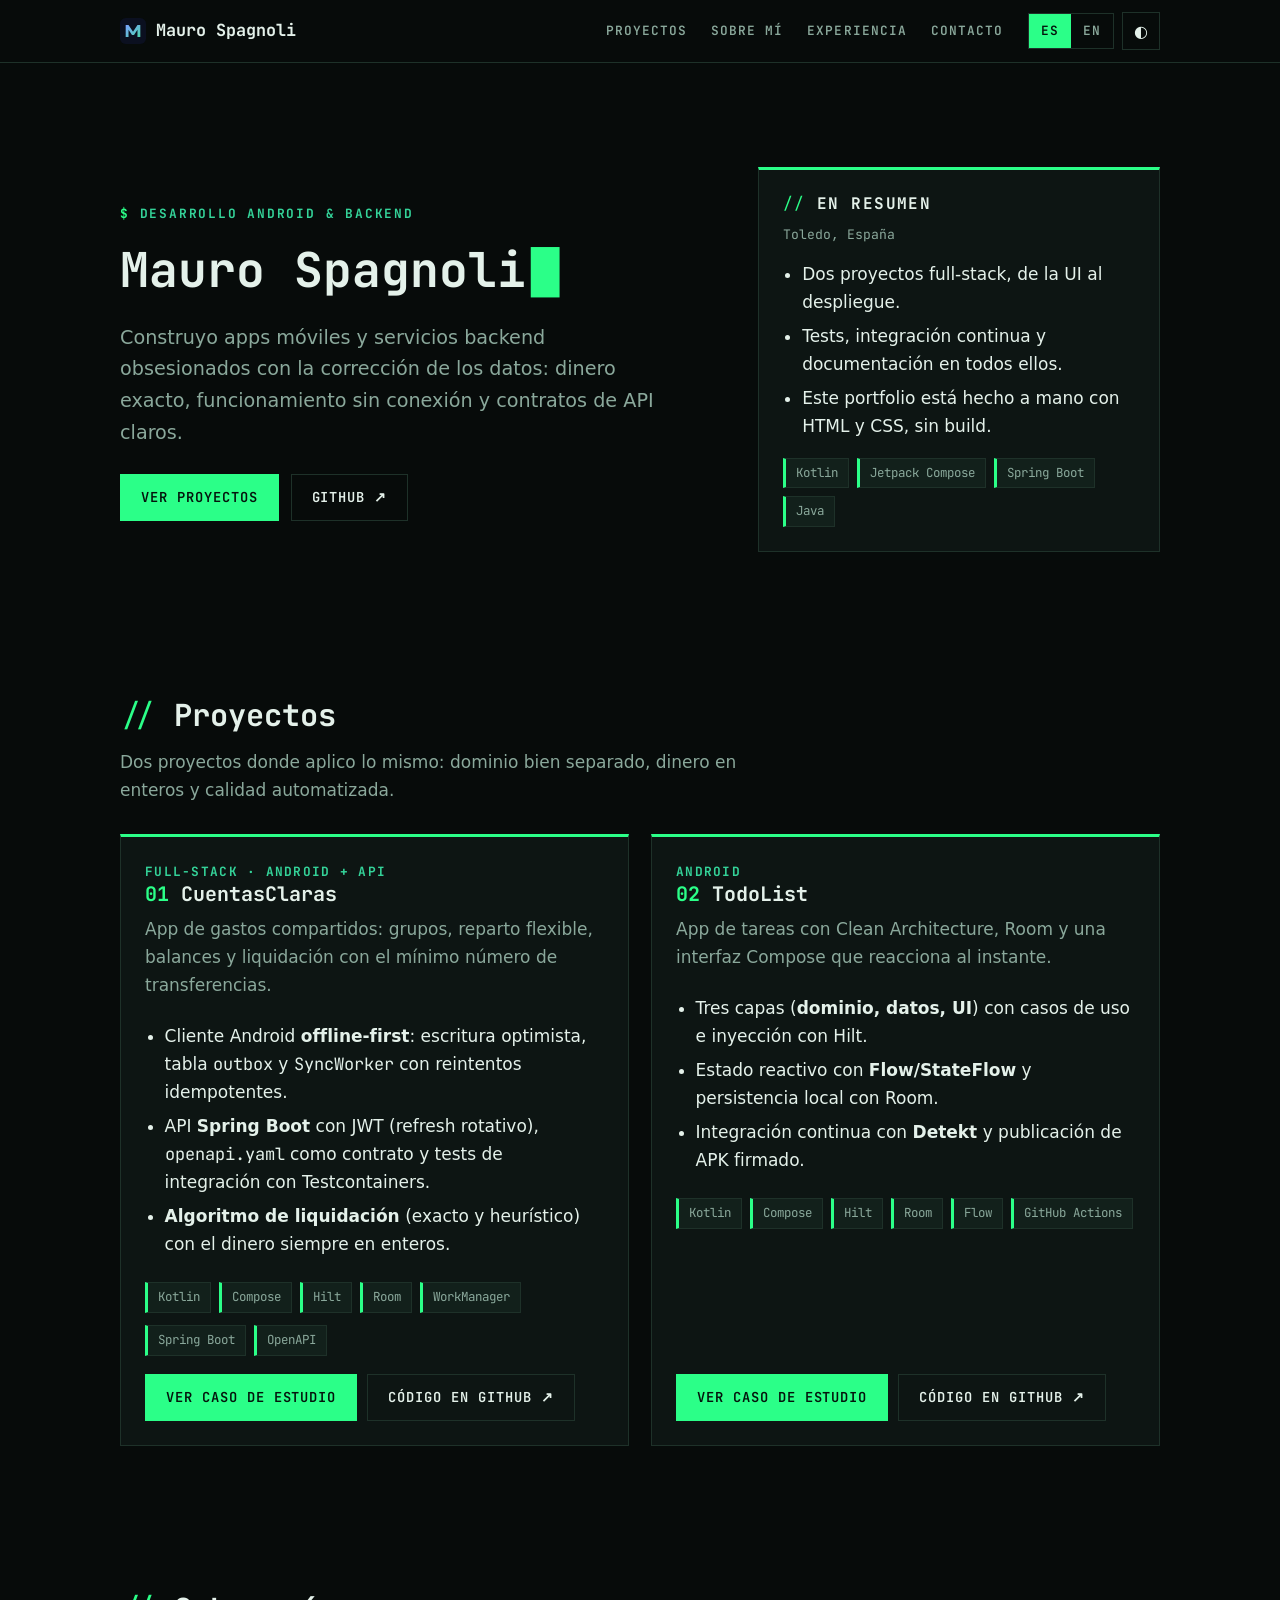
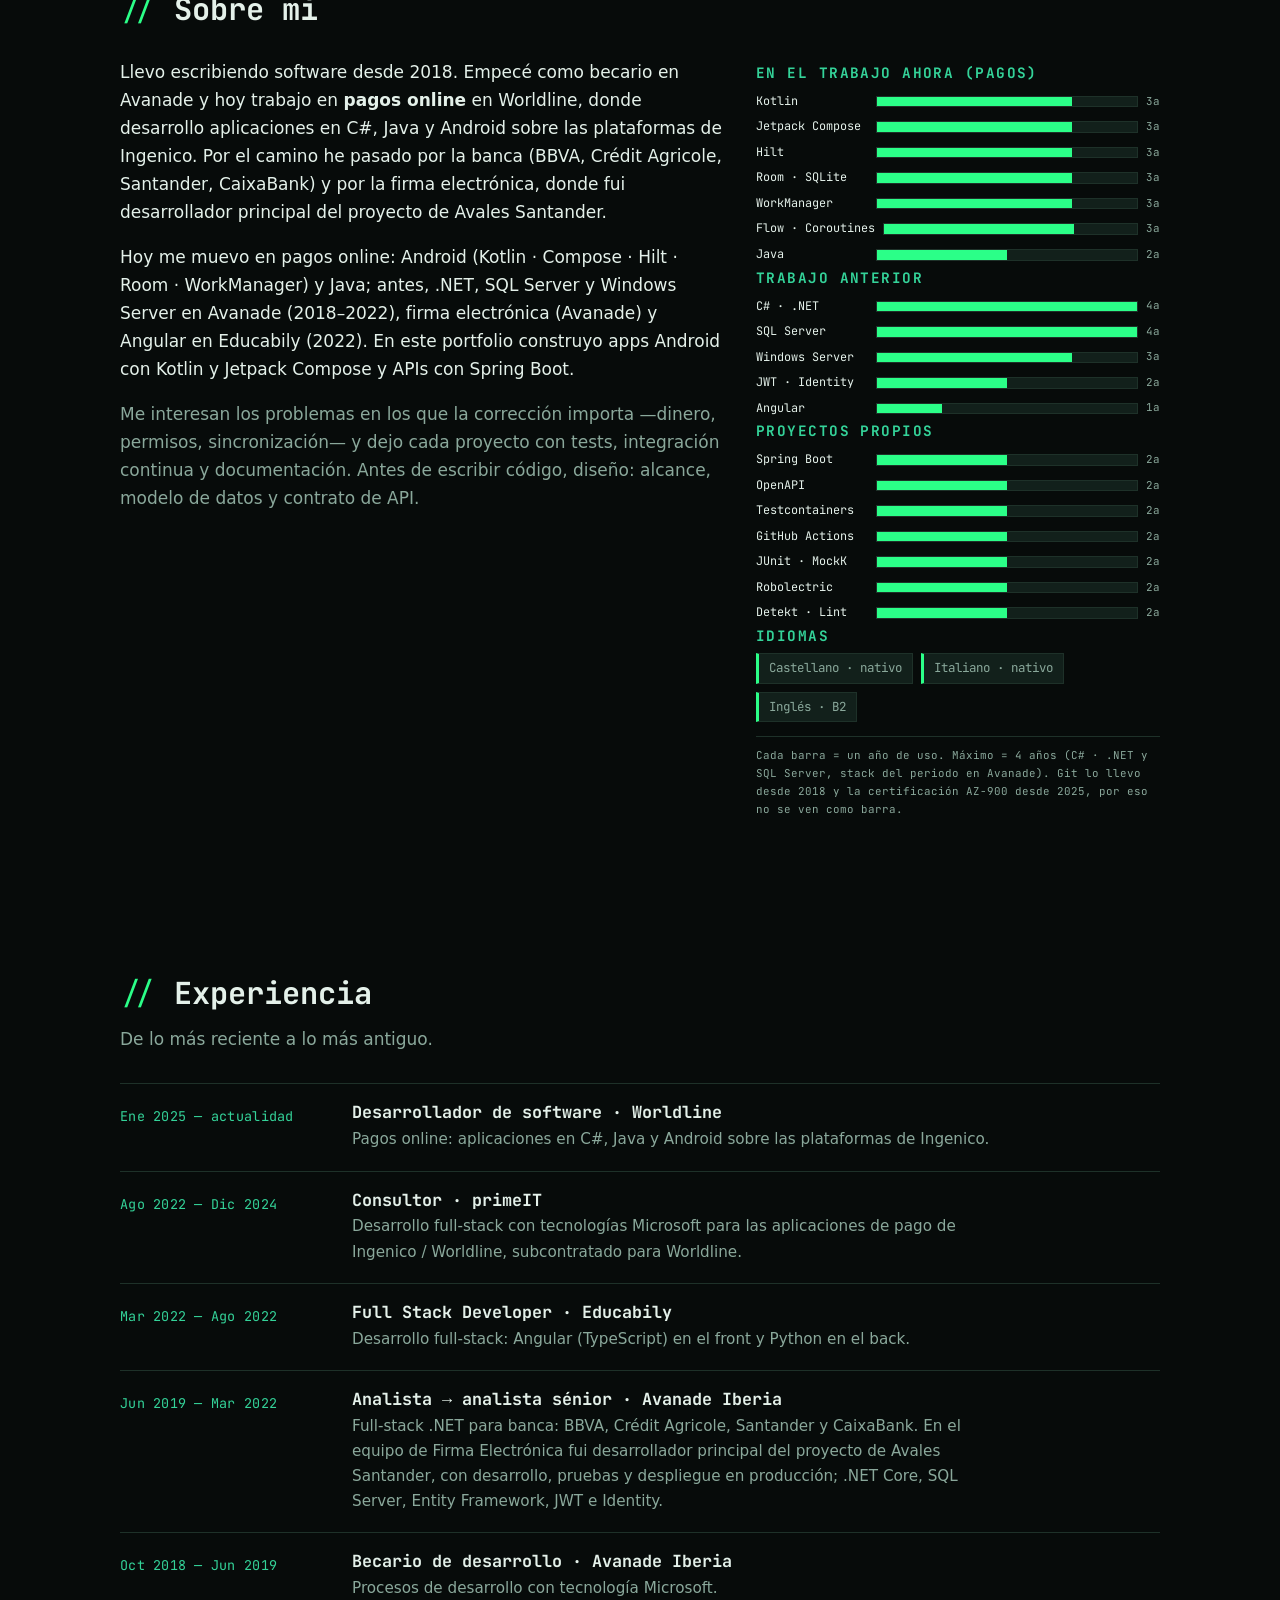
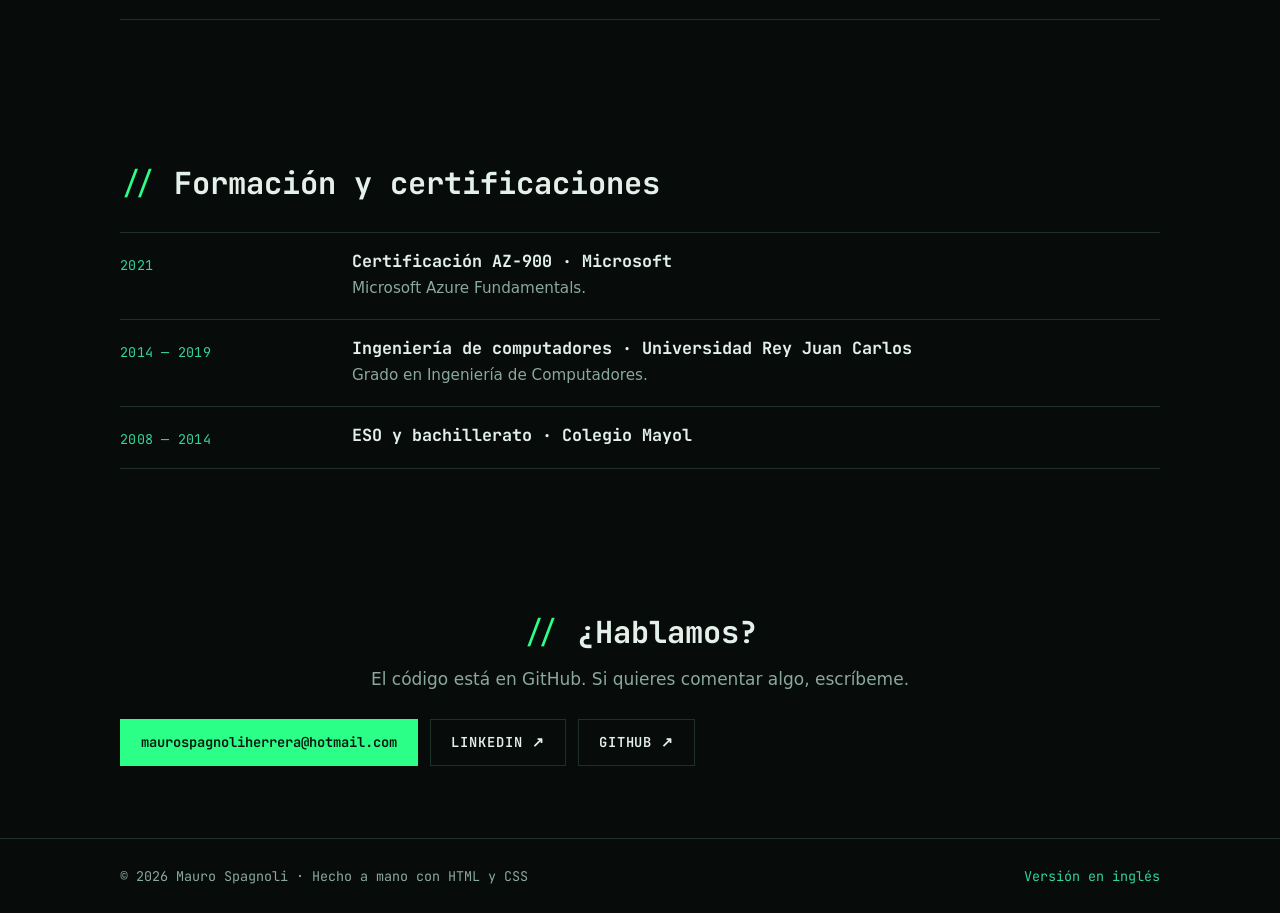
==== commit 5099ae85: "feat: gráfico de stack por años de uso (opcion 2) + limpieza de CuentasClaras Pantalla propia dentro" ====
--- a/index.html
+++ b/index.html
@@ -19,7 +19,7 @@
   <meta property="og:url" content="https://maurospagnoli.github.io/">
 
   <link rel="icon" href="assets/img/favicon.svg" type="image/svg+xml">
-  <link rel="stylesheet" href="assets/css/styles.css?v=9">
+  <link rel="stylesheet" href="assets/css/styles.css?v=10">
 </head>
 <body>
   <a class="skip-link" href="#main">Saltar al contenido</a>
@@ -86,7 +86,7 @@
             <li class="pill">Kotlin</li>
             <li class="pill">Jetpack Compose</li>
             <li class="pill">Spring Boot</li>
-            <li class="pill">PostgreSQL</li>
+            <li class="pill">Java</li>
           </ul>
         </aside>
       </div>
@@ -107,7 +107,7 @@
             <p class="tagline">App de gastos compartidos: grupos, reparto flexible, balances y liquidación con el mínimo número de transferencias.</p>
             <ul>
               <li>Cliente Android <strong>offline-first</strong>: escritura optimista, tabla <span class="mono">outbox</span> y <span class="mono">SyncWorker</span> con reintentos idempotentes.</li>
-              <li>API <strong>Spring Boot</strong> con JWT (refresh rotativo), Flyway, <span class="mono">openapi.yaml</span> como contrato y tests de integración con Testcontainers.</li>
+              <li>API <strong>Spring Boot</strong> con JWT (refresh rotativo), <span class="mono">openapi.yaml</span> como contrato y tests de integración con Testcontainers.</li>
               <li><strong>Algoritmo de liquidación</strong> (exacto y heurístico) con el dinero siempre en enteros.</li>
             </ul>
             <ul class="stack-list">
@@ -117,7 +117,6 @@
               <li class="pill">Room</li>
               <li class="pill">WorkManager</li>
               <li class="pill">Spring Boot</li>
-              <li class="pill">PostgreSQL</li>
               <li class="pill">OpenAPI</li>
             </ul>
             <div class="spacer"></div>
@@ -170,8 +169,9 @@
               desarrollador principal del proyecto de Avales Santander.
             </p>
             <p>
-              Con los años he ido hacia donde están mis proyectos propios: el móvil y los servicios.
-              En el trabajo me muevo en el ecosistema .NET y Java; en este portfolio construyo apps
+              Hoy me muevo en pagos online: Android (Kotlin · Compose · Hilt · Room · WorkManager)
+              y Java; antes, .NET, SQL Server y Windows Server en Avanade (2018–2022), firma
+              electrónica (Avanade) y Angular en Educabily (2022). En este portfolio construyo apps
               Android con Kotlin y Jetpack Compose y APIs con Spring Boot.
             </p>
             <p class="muted">
@@ -180,53 +180,47 @@
               Antes de escribir código, diseño: alcance, modelo de datos y contrato de API.
             </p>
           </div>
-          <div class="skills">
-            <div>
-              <h3>Móvil</h3>
-              <ul class="stack-list">
-                <li class="pill">Kotlin</li>
-                <li class="pill">Jetpack Compose</li>
-                <li class="pill">Hilt</li>
-                <li class="pill">Room</li>
-                <li class="pill">WorkManager</li>
-              </ul>
-            </div>
-            <div>
-              <h3>Backend</h3>
-              <ul class="stack-list">
-                <li class="pill">Spring Boot</li>
-                <li class="pill">PostgreSQL</li>
-                <li class="pill">JWT</li>
-                <li class="pill">Flyway</li>
-              </ul>
-            </div>
-            <div>
-              <h3>Calidad</h3>
-              <ul class="stack-list">
-                <li class="pill">JUnit · MockK</li>
-                <li class="pill">Robolectric</li>
-                <li class="pill">Testcontainers</li>
-                <li class="pill">Detekt · Lint</li>
-                <li class="pill">GitHub Actions</li>
-              </ul>
-            </div>
-            <div>
-              <h3>Trabajo</h3>
-              <ul class="stack-list">
-                <li class="pill">C# · .NET</li>
-                <li class="pill">Java</li>
-                <li class="pill">SQL Server</li>
-                <li class="pill">Angular</li>
-              </ul>
-            </div>
-            <div>
-              <h3>Idiomas</h3>
-              <ul class="stack-list">
-                <li class="pill">Castellano · nativo</li>
-                <li class="pill">Italiano · nativo</li>
-                <li class="pill">Inglés · B2</li>
-              </ul>
-            </div>
+          <div class="skills skill-bars">
+            <h3 class="skill-bars__caption">En el trabajo ahora (pagos)</h3>
+            <div class="skill-bars__rows">
+              <div class="skill-bars__row" style="--w:75"><span class="skill-bars__name">Kotlin</span><span class="skill-bars__track"><span class="skill-bars__fill"></span></span><span class="skill-bars__lvl">3a</span></div>
+              <div class="skill-bars__row" style="--w:75"><span class="skill-bars__name">Jetpack Compose</span><span class="skill-bars__track"><span class="skill-bars__fill"></span></span><span class="skill-bars__lvl">3a</span></div>
+              <div class="skill-bars__row" style="--w:75"><span class="skill-bars__name">Hilt</span><span class="skill-bars__track"><span class="skill-bars__fill"></span></span><span class="skill-bars__lvl">3a</span></div>
+              <div class="skill-bars__row" style="--w:75"><span class="skill-bars__name">Room · SQLite</span><span class="skill-bars__track"><span class="skill-bars__fill"></span></span><span class="skill-bars__lvl">3a</span></div>
+              <div class="skill-bars__row" style="--w:75"><span class="skill-bars__name">WorkManager</span><span class="skill-bars__track"><span class="skill-bars__fill"></span></span><span class="skill-bars__lvl">3a</span></div>
+              <div class="skill-bars__row" style="--w:75"><span class="skill-bars__name">Flow · Coroutines</span><span class="skill-bars__track"><span class="skill-bars__fill"></span></span><span class="skill-bars__lvl">3a</span></div>
+              <div class="skill-bars__row" style="--w:50"><span class="skill-bars__name">Java</span><span class="skill-bars__track"><span class="skill-bars__fill"></span></span><span class="skill-bars__lvl">2a</span></div>
+            </div>
+            <h3>Trabajo anterior</h3>
+            <div class="skill-bars__rows">
+              <div class="skill-bars__row" style="--w:100"><span class="skill-bars__name">C# · .NET</span><span class="skill-bars__track"><span class="skill-bars__fill"></span></span><span class="skill-bars__lvl">4a</span></div>
+              <div class="skill-bars__row" style="--w:100"><span class="skill-bars__name">SQL Server</span><span class="skill-bars__track"><span class="skill-bars__fill"></span></span><span class="skill-bars__lvl">4a</span></div>
+              <div class="skill-bars__row" style="--w:75"><span class="skill-bars__name">Windows Server</span><span class="skill-bars__track"><span class="skill-bars__fill"></span></span><span class="skill-bars__lvl">3a</span></div>
+              <div class="skill-bars__row" style="--w:50"><span class="skill-bars__name">JWT · Identity</span><span class="skill-bars__track"><span class="skill-bars__fill"></span></span><span class="skill-bars__lvl">2a</span></div>
+              <div class="skill-bars__row" style="--w:25"><span class="skill-bars__name">Angular</span><span class="skill-bars__track"><span class="skill-bars__fill"></span></span><span class="skill-bars__lvl">1a</span></div>
+            </div>
+            <h3>Proyectos propios</h3>
+            <div class="skill-bars__rows">
+              <div class="skill-bars__row" style="--w:50"><span class="skill-bars__name">Spring Boot</span><span class="skill-bars__track"><span class="skill-bars__fill"></span></span><span class="skill-bars__lvl">2a</span></div>
+              <div class="skill-bars__row" style="--w:50"><span class="skill-bars__name">OpenAPI</span><span class="skill-bars__track"><span class="skill-bars__fill"></span></span><span class="skill-bars__lvl">2a</span></div>
+              <div class="skill-bars__row" style="--w:50"><span class="skill-bars__name">Testcontainers</span><span class="skill-bars__track"><span class="skill-bars__fill"></span></span><span class="skill-bars__lvl">2a</span></div>
+              <div class="skill-bars__row" style="--w:50"><span class="skill-bars__name">GitHub Actions</span><span class="skill-bars__track"><span class="skill-bars__fill"></span></span><span class="skill-bars__lvl">2a</span></div>
+              <div class="skill-bars__row" style="--w:50"><span class="skill-bars__name">JUnit · MockK</span><span class="skill-bars__track"><span class="skill-bars__fill"></span></span><span class="skill-bars__lvl">2a</span></div>
+              <div class="skill-bars__row" style="--w:50"><span class="skill-bars__name">Robolectric</span><span class="skill-bars__track"><span class="skill-bars__fill"></span></span><span class="skill-bars__lvl">2a</span></div>
+              <div class="skill-bars__row" style="--w:50"><span class="skill-bars__name">Detekt · Lint</span><span class="skill-bars__track"><span class="skill-bars__fill"></span></span><span class="skill-bars__lvl">2a</span></div>
+
+            </div>
+            <h3>Idiomas</h3>
+            <ul class="stack-list">
+              <li class="pill">Castellano · nativo</li>
+              <li class="pill">Italiano · nativo</li>
+              <li class="pill">Inglés · B2</li>
+            </ul>
+            <p class="skill-bars__legend">
+              Cada barra = un año de uso. Máximo = 4 años (C# · .NET y SQL Server, stack del
+              periodo en Avanade). Git lo llevo desde 2018 y la certificación AZ-900 desde 2025, por eso
+              no se ven como barra.
+            </p>
           </div>
         </div>
       </div>
--- a/assets/css/styles.css
+++ b/assets/css/styles.css
@@ -1,4 +1,4 @@
-/* ==========================================================================
+﻿/* ==========================================================================
    Portfolio · estilos compartidos (sitio estático, sin build)
    Fuente única para ES (raíz) y EN (/en/).
    Dirección visual: terminal / ingenieril.
@@ -612,8 +612,60 @@
   list-style: none;
 }
 
+/* ---------- Gráfico de stack: barras por años ---------- */
+  .skill-bars { display: grid; gap: 2px; }
+  .skill-bars__rows { display: grid; gap: 2px; }
+  .skill-bars__row {
+    display: grid;
+    grid-template-columns: minmax(7rem, auto) minmax(0, 1fr) auto;
+    gap: 8px;
+    align-items: center;
+    padding: 2px 0;
+  }
+  .skill-bars__name {
+    font-family: var(--mono);
+    font-size: 0.74rem;
+    color: var(--text);
+    white-space: nowrap;
+    overflow: hidden;
+    text-overflow: ellipsis;
+  }
+  .skill-bars__track {
+    position: relative;
+    height: 0.72rem;
+    background: var(--surface-2);
+    border: 1px solid var(--border);
+  }
+  .skill-bars__fill {
+    display: block;
+    height: 100%;
+    width: calc(var(--w) * 1%);
+    background: var(--accent);
+  }
+  .skill-bars__lvl {
+    font-family: var(--mono);
+    font-size: 0.68rem;
+    color: var(--muted);
+    white-space: nowrap;
+  }
+  .skill-bars__caption {
+    font-family: var(--mono);
+    font-size: 0.7rem;
+    color: var(--muted);
+    margin: 6px 0 4px;
+  }
+  .skill-bars__legend {
+    margin-top: 12px;
+    padding-top: 10px;
+    border-top: 1px solid var(--border);
+    font-family: var(--mono);
+    font-size: 0.68rem;
+    color: var(--muted);
+  }
 .contact {
   text-align: center;
+  }
+
 }
 
 .contact .hero-actions {
